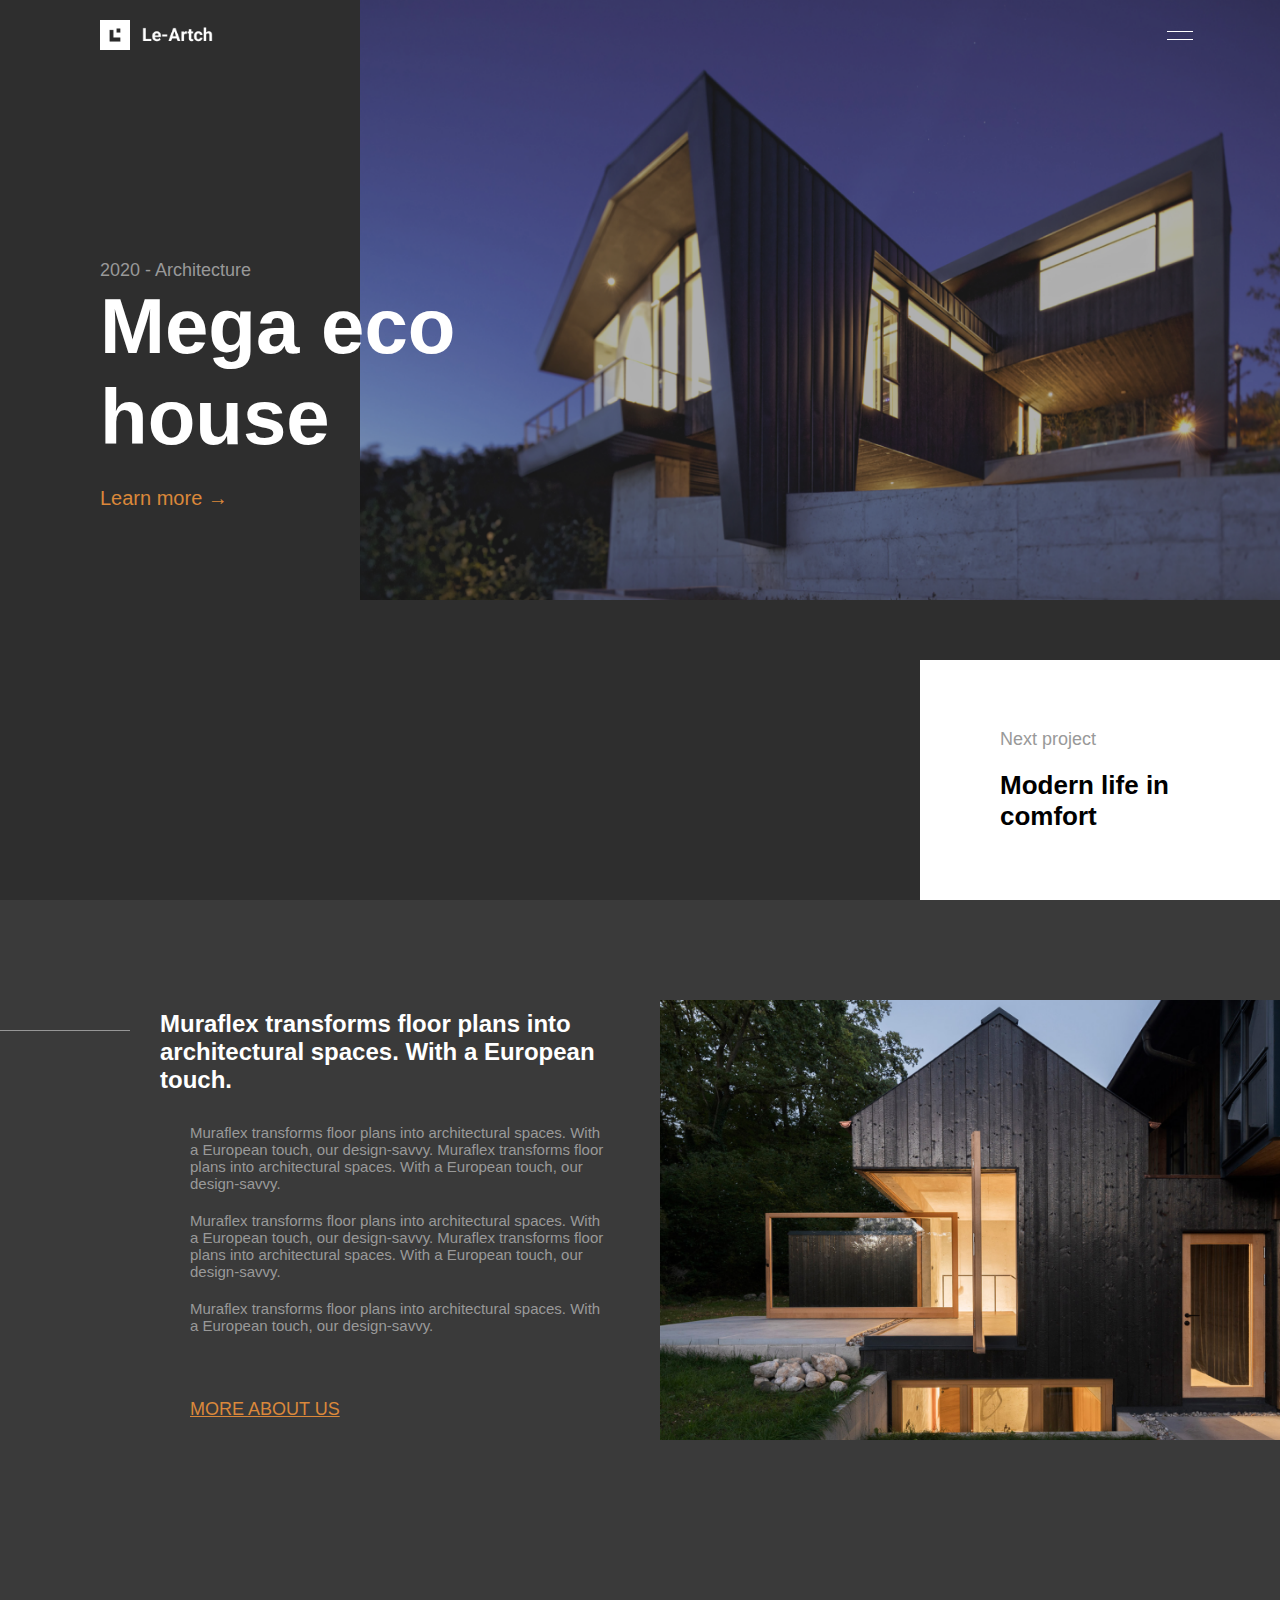
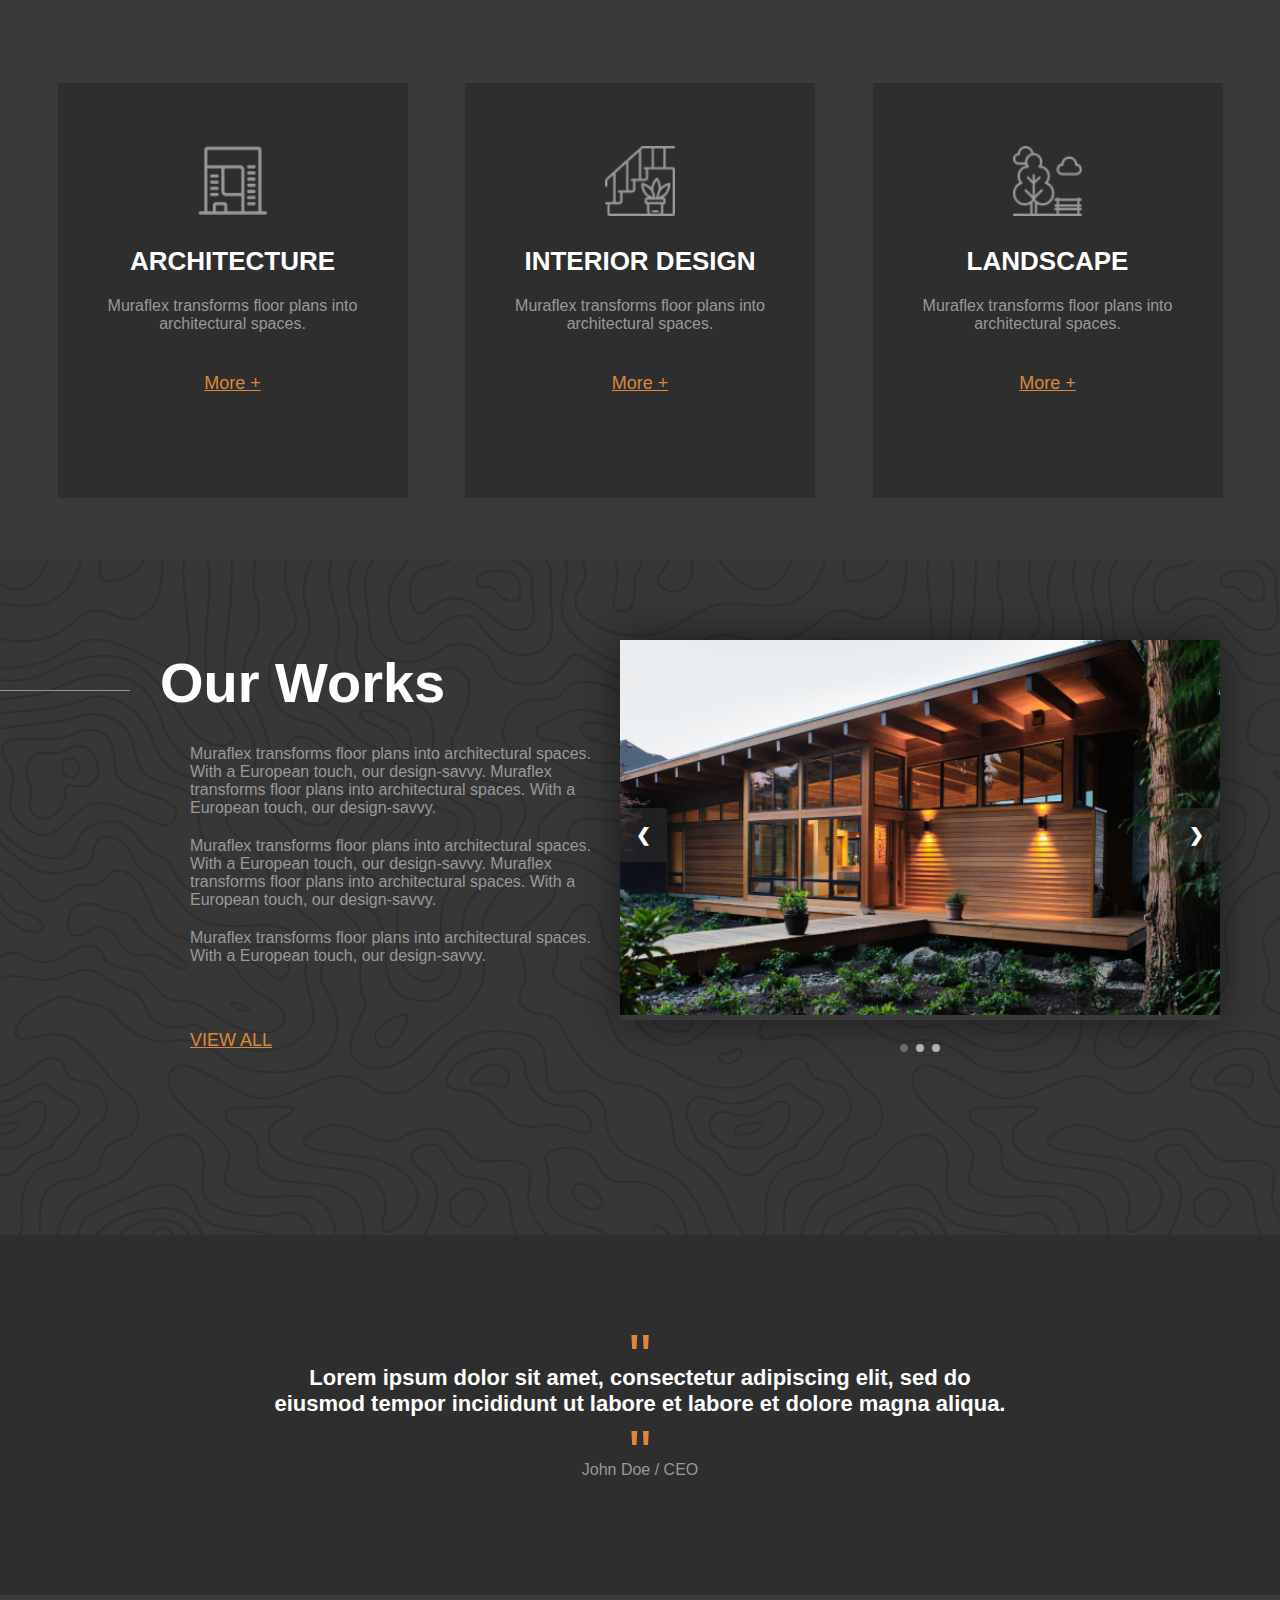
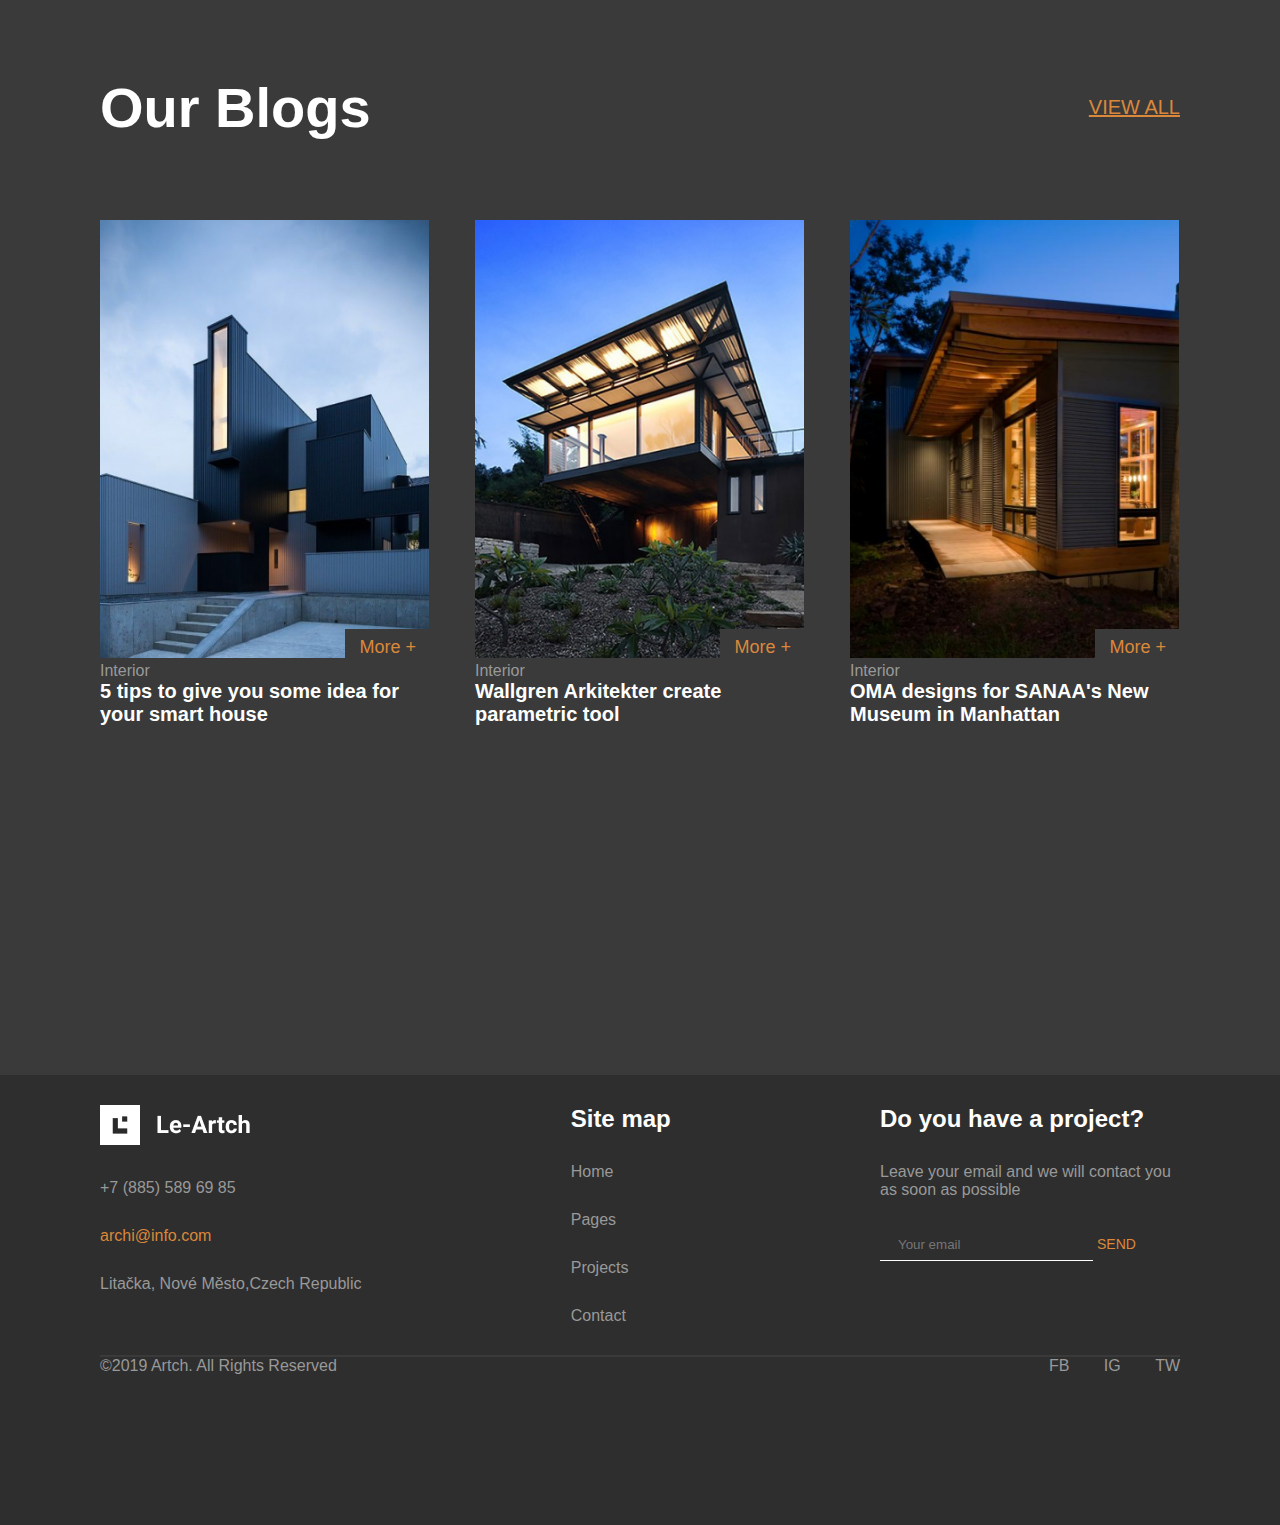
==== webbbbb/home.html @ 1eacb1d1 "Add files via upload" ====
<!DOCTYPE html>
<html lang="en">
<head>
    <meta charset="UTF-8">
    <meta name="viewport" content="width=device-width, initial-scale=1.0">
    <title>Villas</title>
    <link rel="stylesheet" href="styles.css">
</head>
<body>
        <section id="intro__section">
            <div  class="image">
                <img src="img/image 5.png" alt="">
            </div>
            <div class="info__box">
                <div class="infobox__content">
                <p>
                    Next project
                </p>
                <h2>
                    Modern life in comfort
                </h2>
            </div>
            </div>
                <header class="header">
                    <div class="container">
                    <div class="header__logo">
                        <img src="img/Logo.png" height="30px" alt="">
                    </div>
                    <div class="hamburger-menu">
                        <input id="menu__toggle" type="checkbox" />
                        <label class="menu__btn" for="menu__toggle">
                          <span></span>
                        </label>
                        
                        <ul class="menu__box">
                            <div class="container">
                                <div class="menu__nav">
                                    <div class="menu__logo">
                                        <img src="img/Logo.png" height="30px" alt="">
                                    </div>
                                    <div class="menu__navigation">
                                        <ul class="menu__option">
                                            <li><a href="" class="option">Home</a></li>
                                            <li><a href="" class="option">About us</a></li>
                                            <li><a href="" class="option">Pages</a></li>
                                            <li><a href="" class="option">Projects</a></li>
                                            <li><a href="" class="option">Contact</a></li>
                                        </ul>

                                        <div class="menu__contacts">
                                            <div class="menu__socials">
                                                <a href="">
                                                    FB
                                                </a>
                                                <a href="">
                                                    IG
                                                </a>
                                                <a href="">
                                                    TW
                                                </a>
                                                <p>© 2019 <span><a href=""> Le-Artch</a></span> All Rights Reserved.</p>
                                        </div>   
                                            <div class="menu__contactsinfo">
                                                <div class="phone">
                                                    <h5>PHONE</h5>
                                                    <p><a target="_blanked" href="tel:+7 (885) 589 69 85">+7 (885) 589 69 85</a></p>
                                                </div>
                                                <div class="email">
                                                    <h5>EMAIL</h5>
                                                    <p><a href="mailto: archi@info.com" target="_blanked" class="email__link">archi@info.com</a></p>
                                                </div>
                                                <div class="showroom">
                                                    <h5>SHOWROOM</h5>
                                                    <p><a target="_blanked" href="https://www.google.com.ua/maps/place/Via+Archimede,+20129+Milano+MI,+%D0%86%D1%82%D0%B0%D0%BB%D1%96%D1%8F/@45.4655042,9.2138536,17z/data=!3m1!4b1!4m5!3m4!1s0x4786c69a7c5ff201:0x7f8c53ff283f5df3!8m2!3d45.4655042!4d9.2160423">Via Archimede, 620129 Milano Italy</a></p>
                                                </div>
                                                <div class="headquarter">
                                                    <h5>HEADQUARTER</h5>
                                                    <p><a target="_blanked" href="https://www.google.com.ua/maps/place/L%C3%ADta%C4%8Dka/@50.0818011,14.4200807,17z/data=!3m1!4b1!4m5!3m4!1s0x470b94ed944f3519:0xd4c69b1266ff01d8!8m2!3d50.0818011!4d14.4222694">Litačka, Nové Město,Czech Republic</a></p>
                                                </div>
                                            </div> 
                                        </div>
                                    </div>  
                                </div> 
                            </div>  
                        </ul>
                      </div>
                    </div>
                </header>
                <div class="container">
                <div class="intro__content">
                    <p>
                        2020 - Architecture
                    </p>
                    <h1 class="intro__title">
                        Mega eco house
                    </h1>
                    <p>
                        <a href="" class="learnmore">Learn more →</a>
                    </p>
                </div>
            </div>
        </section>
        <section id="about__section">
            <div class="container">
                <div class="line"></div>
                <div class="about__content">
                    <h2>
                        Muraflex transforms floor plans into architectural spaces. With a European touch.
                    </h2>
                    <p>
                        Muraflex transforms floor plans into architectural spaces. With a European touch, our design-savvy.
                        Muraflex transforms floor plans into architectural spaces. With a European touch, our design-savvy.
                    </p>
                    <p>
                        Muraflex transforms floor plans into architectural spaces. With a European touch, our design-savvy.
                        Muraflex transforms floor plans into architectural spaces. With a European touch, our design-savvy.
                    </p>
                    <p>
                        Muraflex transforms floor plans into architectural spaces. With a European touch, our design-savvy.
                    </p>
                    <a href="">
                        MORE ABOUT US
                    </a>
                </div>
                <div class="about__img">
                    <img src="img/image 21.png" alt="">
                </div>




            </div>
        </section>
        <section id="services__section">
            <div class="box">
                <div class="boxes" class="box1">
                    <img src="img/Icon.png" alt="">
                    <h2>
                        ARCHITECTURE
                    </h2>
                    <p>
                        Muraflex transforms floor plans into architectural spaces.
                    </p>
                    <a href="">More +</a>
                </div>
                <div class="boxes" class="box2">
                    <img src="img/Icon (1).png" alt="">
                    <h2>
                        INTERIOR DESIGN
                    </h2>
                    <p>
                        Muraflex transforms floor plans into architectural spaces.
                    </p>
                    <a href="">More +</a>
                </div>
                <div class="boxes" class="box3">
                    <img src="img/Icon (2).png" alt="">
                    <h2>
                        LANDSCAPE
                    </h2>
                    <p>
                        Muraflex transforms floor plans into architectural spaces.
                    </p>
                    <a href="">More +</a>
                </div>

            </div>
        </section>
        <section id="works__section">
            <div class="container">
                <div class="works__content">
                    <div class="line"></div>
                    <div class="works__info">
                        <h2>Our Works</h2>
                        <p>
                            Muraflex transforms floor plans into architectural spaces. With a European touch, our design-savvy.
                            Muraflex transforms floor plans into architectural spaces. With a European touch, our design-savvy.
                        </p>
                        <p>
                            Muraflex transforms floor plans into architectural spaces. With a European touch, our design-savvy.
                            Muraflex transforms floor plans into architectural spaces. With a European touch, our design-savvy.
                        </p>
                        <p>
                            Muraflex transforms floor plans into architectural spaces. With a European touch, our design-savvy.
                        </p>
                        <a href="">VIEW ALL</a>
                    </div>
                            <div class="slideshow">       <!-- Slideshow container -->
                <div class="slideshow-container">

                    <!-- Full-width images with number and caption text -->
                    <div class="mySlides fade">
                    <img src="img/01.png" style="width:700px">
                    </div>
                
                    <div class="mySlides fade">
                    <img src="img/02.png" style="width:700px">
                    </div>
                
                    <div class="mySlides fade">
                    <div class="numbertext">3 / 3</div>
                    <img src="img/03.png" style="width:700px">
                    </div>
                
                    <!-- Next and previous buttons -->
                    <a class="prev" onclick="plusSlides(-1)">&#10094;</a>
                    <a class="next" onclick="plusSlides(1)">&#10095;</a>
                </div>
                <br>
                
                <!-- The dots/circles -->
                <div style="text-align:center">
                    <span class="dot" onclick="currentSlide(1)"></span>
                    <span class="dot" onclick="currentSlide(2)"></span>
                    <span class="dot" onclick="currentSlide(3)"></span>
                </div>
            </div> 
                </div>
            </div>
        </section>
        <section id="testimonial__section">
            <div class="container">
                <div class="testimonial">
                    <p class="quotes">
                        "
                    </p>
                    <h3>
                        Lorem ipsum dolor sit amet, 
                        consectetur adipiscing elit, sed do eiusmod tempor incididunt ut labore et labore et dolore magna aliqua.
                    </h3>
                    <p class="quotes">
                        "
                    </p>
                    <p>
                        John Doe / CEO
                    </p>
                </div>
            </div>
        </section>
        <section id="blogs__section">
            <div class="container">
                <div class="blog__title">
                    <h2>
                        Our Blogs
                    </h2>
                    <a href="">
                        VIEW ALL
                    </a>
                </div>
                <div class="blogs">
                    <div class="blogcard">
                        <img src="img/Img.png" alt="">
                        <a href="">
                            More +
                        </a>
                        <p>
                            Interior
                        </p>
                        <h4>
                            5 tips to give you some idea for your smart house
                        </h4>
                    </div>
                    <div class="blogcard">
                        <img src="img/Img (1).png" alt="">
                        <a href="">
                            More +
                        </a>
                        <p>
                            Interior
                        </p>
                        <h4>
                            Wallgren Arkitekter create parametric tool
                        </h4>
                    </div>
                    <div class="blogcard">
                        <img src="img/Img (2).png" alt="">
                        <a href="">
                            More +
                        </a>
                        <p>
                            Interior
                        </p>
                        <h4>
                            OMA designs for SANAA's New Museum in Manhattan
                        </h4>
                    </div>
                </div>
            </div>
        </section>
        <section id="footer__section">
            <div class="container">
                <footer>
                    <div class="contacts">
                        <ul>
                            <li>
                                <img src="img/Logo.png" alt="">
                            </li>
                            <li>
                                <p><a target="_blanked" href="tel:+7 (885) 589 69 85">+7 (885) 589 69 85</a></p>
                            </li>
                            <li>
                                <p><a href="mailto: archi@info.com" target="_blanked" class="email__link">archi@info.com</a></p>                                
                            </li>
                            <li>
                                    <p><a target="_blanked" href="https://www.google.com.ua/maps/place/L%C3%ADta%C4%8Dka/@50.0818011,14.4200807,17z/data=!3m1!4b1!4m5!3m4!1s0x470b94ed944f3519:0xd4c69b1266ff01d8!8m2!3d50.0818011!4d14.4222694">Litačka, Nové Město,Czech Republic</a></p>                               
                            </li>
                        </ul>
                    </div>
                    <div class="map">
                        <ul>
                            <li class="footer__list">
                                <h2>
                                    Site map
                                </h2>
                            </li>
                            <li class="footer__list">
                                <a href="" class="footer__link">Home</a>
                            </li>
                            <li class="footer__list">
                                <a href="" class="footer__link">Pages</a>                              
                            </li>
                            <li class="footer__list">
                                <a href="" class="footer__link">Projects</a>
                            </li> 
                            <li class="footer__list">
                                <a href="" class="footer__link">Contact</a>
                            </li> 
                        </ul>
                    </div>
                    <div class="project">
                        <ul>
                            <li>
                                <h2>
                                    Do you have a project?
                                </h2>
                            </li>
                            <li>
                                <p class="project__info">
                                    Leave your email and we will contact you as soon as possible
                                </p>
                            </li>
                            <li>
                                <form action="" class="footer__form">
                                    <input type="text" for="email" placeholder="Your email" class="form">
                                    <button class="footerform__button"><p class="button_text">SEND</p></button>
                                </form>
                            </li>
                        </ul>
                    </div>
                </footer>
                <div class="endline"></div>
                <div class="ending">
                    <div class="copyright">
                    <p>
                        ©2019 Artch. All Rights Reserved
                    </p>
                    </div>
                    <div class="footer__socials">
                    <a href="">
                        FB
                    </a>
                    <a href="">
                        IG
                    </a>
                    <a href="">
                        TW
                    </a>
                </div>
                </div>
            </div>
        </section>




<script src="med.js">
</script>

   
</body>
</html>
---- webbbbb/styles.css ----
* {
    margin: 0;
    padding: 0;
    box-sizing: border-box;
    list-style: none;
}
.container {
    width: 1280px;
    margin: 0 auto;
}
body {
    background-color: #3A3A3A;
}

/* Header styles start */

.header .container {
    display: flex;
    justify-content: space-between;
}
.header {
    position: fixed;
    top: 0;
    height: 70px;
    padding-top: 20px;
    align-items: center;
    z-index: 3;
    width: 100%;
    transition: 200ms;
}
.header__moved {
    background-color: #2E2E2E;
    transition: 200ms;
}
.nav__options {
    display: flex;
}
.menu__navigation {
    width: 100%;
    display: flex;
    flex-direction: column;
    justify-content: center;
    margin-top: 150px;
    margin-left: 50px;
}
.menu__nav {
    height: 100vh;
}
.menu__navigation li a {
    color: white;
    text-decoration: none;
    font-family: 'Segoe UI', Tahoma, Geneva, Verdana, sans-serif;
    font-size: 24px;
    line-height: 48px;
}
.menu__navigation li a:hover, .menu__navigation li a:active, .menu__navigation li a:focus {
    color: #DB883A;
    transition: 200ms;
}
.menu__contacts {
    width: 100%;
    display: flex;
    justify-content: space-between;
}
.menu__contactsinfo {
    display: flex;
    height: 300px;
    width: 400px;
    flex-wrap: wrap;
    margin-right: 50px;
}
.email {
    height: 150px ;
    width: 200px ;
}
.email .email__link {
    text-decoration: none;
    color: #DB883A;
}
.email a:hover, .email a:focus, .email a:active {
    text-decoration: underline;
}
.phone {
    height: 150px ;
    width: 200px ;
}
.headquarter {
    height: 150px ;
    width: 200px ;
}
.showroom {
    height: 150px ;
    width: 200px ;
}
.menu__contactsinfo p a {
    color: #717171;
    font-family: 'Segoe UI', Tahoma, Geneva, Verdana, sans-serif;
    text-decoration: none;
}
.menu__contactsinfo p a:hover, .menu__contactsinfo p a:focus, .menu__contactsinfo p a:active {
    text-decoration: underline;
}
.menu__contactsinfo h5 {
    color: white;
    letter-spacing: 5px;
    font-family: 'Segoe UI', Tahoma, Geneva, Verdana, sans-serif;
    font-size: 16px;
}
.menu__socials {
    text-align: left;
    padding-top: 200px;
}
.menu__socials a {
    margin-right: 40px;
    color: white;
    font-family: 'Segoe UI', Tahoma, Geneva, Verdana, sans-serif;
    text-decoration: none;
}
.menu__socials a:hover, .menu__socials a:focus, .menu__socials a:active {
    text-decoration: underline;
}
.menu__socials a:last-child {
    margin-right: 0;
}
.menu__socials p span {
    color: white;
    font-family: 'Segoe UI', Tahoma, Geneva, Verdana, sans-serif;
}
.menu__socials p {
    color: #717171;
    font-family: 'Segoe UI', Tahoma, Geneva, Verdana, sans-serif;
}

/* Header styles end */

/* intro section styles start */

#intro__section {
    background-color: #2E2E2E;
    height: 100vh;
}
h1 {
    color: white;
    font-family: 'Segoe UI', Tahoma, Geneva, Verdana, sans-serif;
    font-size: 62px;
    width: 450px;
}
.learnmore {
    color: #DB883A;
    font-size: 18px;
    text-decoration: none;
    line-height: 70px;
    font-family: 'Segoe UI', Tahoma, Geneva, Verdana, sans-serif;
}
.learnmore:hover, .learnmore:active, .learnmore:focus {
    text-decoration: underline;
}
.intro__content {
    position: relative;
    padding-top: 200px;

}
.intro__content p {
    font-family: 'Segoe UI', Tahoma, Geneva, Verdana, sans-serif;
    color: #999999;
}
.image img {
    height: 600px;
    position: absolute;
    display: flex;
    right: 0;
    z-index: 1;
}
.info__box {
    bottom: 0;
    right: 0;
    position: absolute;
    background-color: white;
    height: 220px;
    width: 310px;
    z-index: 1;
    display: flex;
    flex-direction: column;
    justify-content: center;
    align-items: center;
    text-align: left;
}
.info__box p {
    font-family: 'Segoe UI', Tahoma, Geneva, Verdana, sans-serif;
    color: #999999;
    margin-bottom: 20px;
    font-size: 14px;
}
.info__box h2 {
    color: black;
    font-family: 'Segoe UI', Tahoma, Geneva, Verdana, sans-serif;
    width: 180px;
    font-size: 22px;
}
/* intro section styles end */

/* aboutus section styles start */

#about__section {
    background-color: #3A3A3A;
    height: 100vh;
}
.about__img img {
    height: 565px;
    right: 0;
    position: absolute;
    display: flex;
    align-items: center;
}
.about__img  {
    display: flex;
    right: 0;
    padding-top: 85px;

}
.line {
    background-color: rgb(150, 150, 150);
    height: 1px;
    width: 150px;
    left: 0;
    position: absolute;
    margin-top: 130px;
}
.about__content {
    width: 450px;
    position: absolute;
    margin-top: 110px;
    margin-left: 100px;
}
.about__content h2 {
    color: white;
    font-family: 'Segoe UI', Tahoma, Geneva, Verdana, sans-serif;
    margin-bottom: 30px;
}
.about__content p {
    color: #999999;
    font-family: 'Segoe UI', Tahoma, Geneva, Verdana, sans-serif;
    margin-bottom: 20px;
    margin-left: 30px;
    font-size: 15px;
}
.about__content a {
    color: #DB883A;
    font-family: 'Segoe UI', Tahoma, Geneva, Verdana, sans-serif;
    line-height: 110px;
    margin-left: 30px;
}
.about__content a:hover, .about__content a:focus, .about__content a:active {
    opacity: 0.8;
}
/* aboutus section styles end */


/* services section styles start */

#services__section {
    background-color: #3A3A3A;
    height: 70vh;
}
.box {
    display: flex;
    justify-content: space-evenly;
    align-items: center;
    height: 70vh;
}
.boxes img {
    height: 60px;
    width: 60px;
    margin-bottom: 30px;
}
.boxes {
    width: 350px;
    height: 415px;
    background-color: #2E2E2E;
    display: flex;
    flex-direction: column;
    justify-content: center;
    align-items: center;
    text-align: center;
}
.boxes a {
    color: #DB883A;
    font-family: 'Segoe UI', Tahoma, Geneva, Verdana, sans-serif;
    margin: 40px 0;
}
.boxes a:hover, .boxes a:active, .boxes a:focus {
    opacity: 0.8;
}
.boxes h2 {
    color: white;
    font-family: 'Segoe UI', Tahoma, Geneva, Verdana, sans-serif;
    margin-bottom: 20px;
}
.boxes p {
    color:#999999;
    font-family: 'Segoe UI', Tahoma, Geneva, Verdana, sans-serif;
    margin: 0 40px;
    font-size: 14px;
}

/* services section styles end */

/* works section styles start */

#works__section {
    height: 85vh;
    background: url(img/baaac.png) #2E2E2E;
    background-size: cover;

}
.works__info {
    position: absolute;
    padding-top: 90px;
    width: 500px;
}
.works__info h2 {
    color: white;
    font-family: 'Segoe UI', Tahoma, Geneva, Verdana, sans-serif;
    font-size: 56px;
    align-items: flex-start;
    padding-bottom: 10px;
    margin-left: 86px;
}
.works__info p {
    color: #999999;
    font-family: 'Segoe UI', Tahoma, Geneva, Verdana, sans-serif;
    font-size: 16px;
    margin-left: 100px;
    margin-top: 20px;
    margin-bottom: 20px;
}
.works__info a {
    text-decoration: underline;
    color: #DB883A;
    font-family: 'Segoe UI', Tahoma, Geneva, Verdana, sans-serif;
    margin-left: 100px;
}
.slideshow {
    position: absolute;
    right: 0;
    padding: 90px 110px;
}

        /* Slideshow container */

.slideshow-container {
    max-width: 700px;
    position: relative;
    display: flex;
    box-shadow: 0 0 40px rgba(0,0,0,0.5);
    background-color: #3A3A3A;
}

        /* Hide the images by default */
.mySlides {
    display: none;
}

        /* Next & previous buttons */
.prev, .next {
    cursor: pointer;
    position: absolute;
    top: 50%;
    width: auto;
    margin-top: -22px;
    padding: 16px;
    color: white;
    font-weight: bold;
    font-size: 18px;
    transition: 0.6s ease;
    border-radius: 0 3px 3px 0;
    user-select: none;
    background-color: #2e2e2e9c;
}
        /* Position the "next button" to the right */
.next {
  right: 0;
  border-radius: 3px 0 0 3px;
}
/* On hover, add a black background color with a little bit see-through */
.prev:hover, .next:hover {
  background-color: #3A3A3A;
}
        /* Number text (1/3 etc) */
.numbertext {
  color: #f2f2f2;
  font-size: 12px;
  padding: 8px 12px;
  position: absolute;
  top: 0;
  font-family: 'Segoe UI', Tahoma, Geneva, Verdana, sans-serif;
}
        /* The dots/bullets/indicators */
.dot {
  cursor: pointer;
  height: 8px;
  width: 8px;
  margin: 0 2px;
  background-color: #bbb;
  border-radius: 50%;
  display: inline-block;
  transition: background-color 0.6s ease;
}
.active, .dot:hover {
  background-color: #717171;
}
        /* Fading animation */
.fade {
  -webkit-animation-name: fade;
  -webkit-animation-duration: 1.5s;
  animation-name: fade;
  animation-duration: 1.5s;
}
@-webkit-keyframes fade {
  from {opacity: .4}
  to {opacity: 1}
}
@keyframes fade {
  from {opacity: .4}
  to {opacity: 1}
}

/* works section styles end */


/* testimonal section styles start */

#testimonial__section {
    height: 40vh;
    background-color: #2E2E2E;
}
.testimonial {
    display: flex;
    justify-content: center;
    align-items: center;
    flex-direction: column;
    height: 40vh;

}
.testimonial h3 {
    color:white;
    font-family: 'Segoe UI', Tahoma, Geneva, Verdana, sans-serif;
    font-size: 22px;
    text-align: center;
    width: 50%;
    margin-bottom: 30px;
    margin-top: -30px;
}
.testimonial .quotes {
    font-size: 64px;
    color: #DB883A;
    font-family: 'Segoe UI', Tahoma, Geneva, Verdana, sans-serif;
}
.testimonial p {
    color: #999999;
    font-family: 'Segoe UI', Tahoma, Geneva, Verdana, sans-serif;
    margin-top: -30px;
}

/* testimonal section styles end */


/* blogs section styles start */

#blogs__section {
    height: 120vh;
    background-color: #3A3A3A;
}
.blog__title {
    display: flex;
    justify-content: space-between;
    padding: 80px 0;
    align-items: center;
}
.blog__title h2 {
    color:white;
    font-family: 'Segoe UI', Tahoma, Geneva, Verdana, sans-serif;
    font-size: 56px;
}
.blog__title a {
    color: #DB883A;
    font-family: 'Segoe UI', Tahoma, Geneva, Verdana, sans-serif;
    text-decoration: underline;
}
.blog__title a:hover, .blog__title a:active, .blog__title a:focus {
    opacity: 0.8;
}
.blogs {
    display: flex;
    justify-content: space-between;
    align-items: center;
}
.blogcard {
    height: 586px;
    width: 370px;
    position: relative;
}
.blogcard a {
    color: #DB883A;
    font-family: 'Segoe UI', Tahoma, Geneva, Verdana, sans-serif;
    background-color: #3A3A3A;
    text-decoration: none;
    padding: 8px 14px;
    position: absolute;
    right: 0;
    bottom: 90px;
}
.blogcard a:hover, .blogcard a:focus, .blogcard a:active {
    text-decoration: underline;
}
.blogcard h4 {
    color:white;
    font-family: 'Segoe UI', Tahoma, Geneva, Verdana, sans-serif;
    font-size: 19px;
}
.blogcard p {
    color:#999999;
    font-family: 'Segoe UI', Tahoma, Geneva, Verdana, sans-serif;
}

/* blogs section styles end */

/* footer section styles start */

#footer__section {
    height: 50vh;
    background-color: #2E2E2E;
}
footer {
    display: flex;
    justify-content: space-between;
}
footer h2 {
    color:white;
    font-family: 'Segoe UI', Tahoma, Geneva, Verdana, sans-serif;
}
footer ul li a {
    color: #999999;
    text-decoration: none;
    font-family: 'Segoe UI', Tahoma, Geneva, Verdana, sans-serif;
}
footer ul li a:hover, footer ul li a:focus {
    text-decoration: underline;
}
footer ul li .email__link {
    color: #DB883A;
}
footer ul li .email__link:hover, footer ul li .email__link:focus {
    text-decoration: underline;
}
footer ul li {
    margin-top: 30px;
}
.contacts p {
    color: #999999;
    font-family: 'Segoe UI', Tahoma, Geneva, Verdana, sans-serif;
}
.map a {
    color: #999999;
    text-decoration: none;
    font-family: 'Segoe UI', Tahoma, Geneva, Verdana, sans-serif;
    margin: 50px 0;
}
.map a:hover, .map a:focus, .map a:active {
    text-decoration: underline;
}
.project .project__info {
    color: #999999;
    font-family: 'Segoe UI', Tahoma, Geneva, Verdana, sans-serif;
    width: 300px;
}
.endline {
    margin-top: 30px;
    background-color: #3A3A3A;
    width: 100%;
    height: 2px;
}
.ending {
    display: flex;
    justify-content: space-between;
}
.copyright {
    color: #999999;
    font-family: 'Segoe UI', Tahoma, Geneva, Verdana, sans-serif;
}
.footer__socials a {
    color: #999999;
    font-family: 'Segoe UI', Tahoma, Geneva, Verdana, sans-serif;
    text-decoration: none;
    margin-right: 30px;
}
.footer__socials a:last-child {
    margin: 0;
}
.footer__socials a:hover, .footer__socials a:focus, .footer__socials a:active {
    text-decoration: underline;
}
.form {
    background-color: transparent;
    padding: 8px 18px;
    border: transparent;
    border-bottom: 1px solid white;
    color: white;
}
.footerform__button {
    background-color: transparent;
    border: none;
    font-size: 14px;
    color: #DB883A;
    font-family: 'Segoe UI', Tahoma, Geneva, Verdana, sans-serif;
}
.footerform__button:hover, .footerform__button:focus, .footerform__button:active {
    opacity: 0.8;
}

/* footer section styles end */















/* скрываем чекбокс */
#menu__toggle {
    opacity: 0;
}
.hamburger-menu {
    display: block;
}
  /* стилизуем кнопку */
  .menu__btn {
    display: flex; /* используем flex для центрирования содержимого */
    align-items: center;  /* центрируем содержимое кнопки */
    position: absolute;
    width: 26px;
    height: 26px;
    cursor: pointer;
    z-index: 1;
    bottom: 18px;
  }
  /* добавляем "гамбургер" */
  .menu__btn > span {
    display: block;
    position: absolute;
    width: 100%;
    height: 1px;
    background-color: white;
    transition: 200ms;
}
  .menu__btn > span::before
 {
    display: block;
    position: absolute;
    width: 100%;
    height: 1px;
    background-color: white;
    transition: 200ms;
}
.menu__btn > span::before {
    content: '';
    top: -8px;
    transition: 200ms;
}
.menu__btn > span::after {
    content: '';
    top: 8px;

}
  /* контейнер меню */
/* .menu__box li a {
    margin-left: 40px;
    color: white;
} */
.menu__box {
    display: flex;
    position: fixed;
    visibility: hidden;
    top: 0;
    left: 0;
    width: 100%;
    height: 100vh;
    list-style: none;
    background-color: #2E2E2E;
    padding-top: 20px;
  }
  .menu__logo {
      width: 1280px;
  }
  #menu__toggle:checked ~ .menu__btn > span {
    transform: rotate(45deg);
    transition: 200ms;
    background-color: white;
  }
  #menu__toggle:checked ~ .menu__btn > span::before {
    top: 0;
    transform: rotate(90deg);
    transition: 200ms;
    background-color: white;
  }
  #menu__toggle:checked ~ .menu__box {
    visibility: visible;
    right: 0;
  }






















      /* media start */




    /*1450px start*/
@media screen and (max-width:1450px){
    .container {
        width: 1180px;
    }
    .line {
        width: 130px;
    }
    #blogs__section {
        height: 100vh;
    }
    .blogcard h4 {
        font-size: 22px;
    }
    .blogcard a {
        font-size: 20px;
    }
    .blogcard img {
        width: 369px;
    }
    .blogcard p {
        font-size: 18px;
    }
    .blog__title a {
        font-size: 20px;
    }
    .image img {
        width: 1120px;
        height: 700px;
    }
    .intro__content {
        z-index: 5;
        padding-top: 300px;
    }
    .intro__content p {
        font-size: 18px;
    }
    .intro__content h1 {
        font-size: 78px;
    }
    .intro__content a {
        font-size: 20px;
    }
    .header {
        z-index: 6;
    }
    .info__box {
        width: 380px;
        height: 280px;
        justify-content: center;
        display: flex;
    }
    .info__box p {
        font-size: 18px;
    }
    .info__box h2 {
        font-size: 26px;
        width: 200px;
    }
    .infobox__content {
        width: 200px;
    }
    .about__content {
        margin-left: 40px;
    }
    .about__content a {
        font-size: 18px;
    }
    .boxes img {
        height: 70px;
        width: 70px;
    }
    .boxes h2 {
        font-size: 26px;
    }
    .boxes p {
        font-size: 16px;
    }
    .boxes a {
        font-size: 18px;
    }
    #about__section {
        height: 80vh;
    }
    #services__section {
        height: 60vh;
        align-items: center;
    }
    .box {
        height: 60vh;
    }
    .works__info h2 {
        margin-left: 40px;
    }
    .works__info p {
        margin-left: 70px;
    }
    .works__info a {
        margin-left: 70px;
        font-size: 18px;
        line-height: 110px;
    }
    #works__section {
        height: 75vh;
    }
    .menu__navigation {
        width: 1140px;
    }
    .menu__nav {
        width: 1180px;
    }
    .menu__contacts {
        margin-top: 120px;
    }
    .menu__option .option {
        font-size: 26px;
        line-height: 50px;
    }
}
@media screen and (max-width:1300px){
    .container {
        width: 1080px;
    }
    .line {
        width: 130px;
    }
    #blogs__section {
        height: 120vh;
    }
    .blogcard h4 {
        font-size: 20px;
    }
    .blogcard a {
        font-size: 18px;
        bottom: 140px;
    }
    .blogcard img {
        width: 329px;
    }
    .blogcard {
        width: 330px;
    }
    .blogcard p {
        font-size: 16px;
    }
    .blog__title a {
        font-size: 20px;
    }
    .image img {
        width: 920px;
        height: 600px;
    }
    .intro__content {
        z-index: 5;
        padding-top: 260px;
    }
    .intro__content p {
        font-size: 18px;
    }
    .intro__content h1 {
        font-size: 78px;
    }
    .intro__content a {
        font-size: 20px;
    }
    .header {
        z-index: 6;
    }
    .info__box {
        width: 360px;
        height: 240px;
        justify-content: center;
        display: flex;
    }
    .info__box p {
        font-size: 18px;
    }
    .info__box h2 {
        font-size: 26px;
        width: 200px;
    }
    .infobox__content {
        width: 200px;
    }
    .about__content {
        margin-left: 60px;
    }
    .about__content a {
        font-size: 18px;
    }
    .about__img img {
        height: 440px;
        width: 620px;
    }
    .about__img {
        padding-top: 100px;
    }
    .boxes img {
        height: 70px;
        width: 70px;
    }
    .boxes h2 {
        font-size: 26px;
    }
    .boxes p {
        font-size: 16px;
    }
    .boxes a {
        font-size: 18px;
    }
    #about__section {
        height: 80vh;
    }
    #services__section {
        height: 60vh;
        align-items: center;
    }
    .box {
        height: 60vh;
    }
    .works__info h2 {
        margin-left: 60px;
    }
    .works__info p {
        margin-left: 90px;
    }
    .works__info a {
        margin-left: 90px;
        font-size: 18px;
        line-height: 110px;
    }
    .slideshow {
        padding: 0;
    }
    #works__section {
        height: 75vh;
    }
    .menu__navigation {
        width: 1040px;
    }
    .menu__nav {
        width: 1080px;
    }
    .menu__contacts {
        margin-top: 40px;
    }
    .menu__option .option {
        font-size: 26px;
        line-height: 50px;
    }
    .testimonial h3 {
        width: 740px;
    }
    .slideshow {
        padding: 0;
        margin-top: 80px;
        right: 60px;
        max-width: 600px;
        margin-left: 55px;
    }
    .slideshow-container {
        max-width: 600px;
    }
    .mySlides {
        width: 600px;
    }
    .slideshow-container img {
        max-width: 600px;
    }
}
@media only screen and (max-width: 1100px){
    .container {
        width: 800px;
    }
    .intro__content .learnmore {
        font-size: 24px;
    }
    #testimonial__section {
        height: 25vh;
    }
    .testimonial {
        height: 25vh;
    }
    .blogs {
        flex-direction: column;
    }
    .blogcard {
        width: 330px;
        height: 500px;
    }
    .blogcard img {
        width: 329px;
        height: 400px;
    }
    .blogcard a {
        bottom: 95px;
    }
    .blogcard img:last-child {
        width: 270px;
        height: 400px;
    }
    .testimonial h3 {
        width: 90%;
    }
    .testimonial p {
        font-size: 18px;
    }
    #intro__section {
        height: 50vh;
    }
    .header {
        height: 100px;
    }
    .header__logo img {
        height: 40px;
        margin-top: 10px;
    }
    .menu__btn {
        bottom: 32px;
    }
    .menu__box .menu__logo img {
        height: 40px;
        margin-top: 10px;
    }
    #intro__section .image img {
        height: 545px;
        width: 1075px;
        padding-left: 300px;
    }
    #about__section .container {
        display: flex;
        flex-direction: column;
    }
    .about__img img {
        height: 500px;
        width:  700px;
        margin-top: 475px;
        right: auto;
    }
    .about__img {
        display: flex;
        justify-content: center;
    }
    #about__section {
        height: 80vh;
    }
    .line {
        width: 160px;
        margin-top: 110px;
    }
    .about__content h2 {
        width: 600px;
        margin-left: 0;
    }
    .about__content p {
        font-size: 18px;
        width: 120%;
        margin-left: 30px;
        text-align: left;
    }
    .about__content {
        margin-top: 80px;
        margin-left: 100px;
    }
    .about__content a {
        line-height: 40px;
        font-size: 20px;
        margin-left: 50px;
    }
    .info__box {
        height: 15vh;
        top: 0;
        margin-top: 35vh;
    }
    .header {
        z-index: 8;
    }
    .intro__content {
        z-index: 5;
    }
    .boxes {
        height: 320px;
        width: 250px;
    }
    .box {
        height: 35vh;
    }
    #services__section {
        height: 35vh;
    }
    .boxes h2 {
        font-size: 18px;
    }
    .boxes p {
    width: 90%;
    font-size: 18px;
    }
    .boxes a {
        font-size: 20px;
        margin: 10px 0;
    }
    .boxes img {
        height: 45px;
        width: 50px;
        margin-bottom: 20px;
    }
    #works__section {
        height: 80vh;
    }
    .works__content {
        flex-direction: column;
    }
    .blog__title a {
        font-size: 22px;
    }
    .blogcard p {
        font-size: 20px;
    }
    .blogcard a {
        font-size: 18px;
    }
    .works__info {
        padding-top: 80px;
    }
    .works__info h2 {
        font-size: 42px;
        margin-left: 100px;
    }
    .works__info p {
        width: 110%;
        margin-left: 130px;
        font-size: 18px;
        margin-top: 10px;
        margin-bottom: 10px;
    }
    .works__info a {
        font-size: 22px;
        line-height: 70px;
        margin-left: 150px;
    }
    .slideshow {
        padding: 0;
        margin-top: 500px;
        right: auto;
        max-width: 700px;
        margin-left: 55px;
    }
    .slideshow-container {
        max-width: 700px;
    }
    .mySlides {
        width: 700px;
    }
    .slideshow-container img {
        max-width: 700px;
    }
    #blogs__section {
        height: 130vh;
    }
    .footer__list {
        display: none;
    }
    footer {
        height: 20vh;
    }
    #footer__section {
        height: 30vh;
    }
    .menu__nav {
        height: 80vh;
    }
    .menu__navigation {
        width: 800px;
    }
    .phone {
        height: 75px ;
        width: 160px;
    }
    .menu__contacts {
        margin-top: 375px;
    }
    .menu__option .option {
        font-size: 42px;
        line-height: 78px;
    }
    .phone h5 {
        font-size: 16px;
    }
    .email {
        height: 75px ;
        width: 160px;
    }
    .email h5 {
        font-size: 16px;
    }
    .showroom {
        height: 75px ;
        width: 160px;
    }
    .showroom h5 {
        font-size: 16px;
    }
    .menu__socials {
        width: 350px;
    }
    .menu__socials p {
        font-size: 20px;
        width: 100%;
    }
    .menu__navigation {
        margin-left: 0px;
    }
    .menu__contactsinfo {
        width: 420px;
        height: 300px;
        margin: 0;
        align-items: center;
        justify-content: space-between;
    }
    .headquarter {
        height: 75px ;
        width: 160px;
    }
    .headquarter h5 {
        font-size: 16px;
    }
    .menu__contacts {
        width: 800px;
    }
}
@media screen and (max-width: 800px){
    .container {
        width: 600px;
    }
    .intro__content .learnmore {
        font-size: 22px;
    }
    .blogs {
        flex-direction: column;
    }
    #about__section {
        height: 100vh;
    }
    .blogcard {
        width: 330px;
        height: 500px;
    }
    .menu__nav {
        height: 80vh;
    }
    .menu__navigation {
        width: 520px;
    }
    .phone {
        height: 75px ;
        width: 160px;
    }
    .menu__contacts {
        margin-top: 100px;
    }
    .menu__option .option {
        font-size: 42px;
        line-height: 78px;
    }
    .phone h5 {
        font-size: 14px;
    }
    .email {
        height: 75px ;
        width: 160px;
    }
    .email h5 {
        font-size: 14px;
    }
    .showroom {
        height: 75px ;
        width: 160px;
    }
    .showroom h5 {
        font-size: 14px;
    }
    .menu__socials {
        width: 275px;
    }
    .menu__socials p {
        font-size: 18px;
        width: 80%;
    }
    .menu__navigation {
        margin-left: 0px;
    }
    .menu__contactsinfo {
        width: 320px;
        height: 300px;
        margin: 0;
        justify-content: center;
        align-items: center;
    }
    .blog__title h2 {
        font-size: 42px;
    }
    .headquarter {
        height: 75px ;
        width: 160px;
    }
    .headquarter h5 {
        font-size: 14px;
    }
    .menu__contacts {
        width: 600px;
    }
    .blogcard img {
        width: 330px;
        height: 400px;
    }
    .blogcard img:last-child {
        width: 270px;
        height: 400px;
    }
    .testimonial h3 {
        width: 90%;
    }
    .testimonial p {
        font-size: 18px;
    }
    #intro__section {
        height: 60vh;
    }
    #intro__section .image img {
        height: 465px;
        width: 925px;
        padding-left: 300px;
    }
    #about__section .container {
            display: flex;
            flex-direction: column;
    }
    .about__img img {
        height: 400px;
        width:  600px;
        margin: 475px 0 0 0;
        right: auto;
    }
    .intro__content h1 {
        font-size: 64px;
    }
    .line {
        width: 100px;
        margin-top: 110px;
    }
    .about__content h2 {
        width: 600px;
        margin-left: -65px;
    }
    .about__content p {
        font-size: 18px;
        width: 110%;
        margin-left: -20px;
        text-align: left;
    }
    .about__content {
        margin-top: 100px;
        margin-left: 100px;
    }
    .about__content a {
        line-height: 40px;
        font-size: 20px;
        margin-left: 10px;
    }
    .info__box {
        height: 20vh;
        top: 0;
        margin-top: 40vh;
    }
    .header {
        z-index: 8;
    }
    .intro__content {
        z-index: 5;
    }
    .boxes {
        height: 280px;
        width: 220px;
    }
    .box {
        height: 35vh;
    }
    #services__section {
        height: 35vh;
    }
    .boxes h2 {
        font-size: 18px;
    }
    .boxes p {
        width: 90%;
        font-size: 18px;
    }
    .boxes a {
        font-size: 20px;
        margin: 10px 0;
    }
    .boxes img {
        height: 45px;
        width: 50px;
        margin-bottom: 20px;
    }
    #works__section {
        height: 100vh;
    }
    .works__content {
        flex-direction: column;
    }
    .works__info p {
        margin-left: 80px;
        width: 100%;
    }
    .blog__title a {
        font-size: 22px;
    }
    .blogcard p {
        font-size: 20px;
    }
    .blogcard a {
        font-size: 18px;
    }
    .works__info {
        padding-top: 80px;
    }
    .works__info h2 {
        font-size: 42px;
        margin-left: 36px;
    }
    .works__info p {
        margin-top: 10px;
        margin-bottom: 0;
    }
    .works__info a {
        font-size: 20px;
        line-height: 80px;
        margin-left: 110px;
    }
    .slideshow {
        padding: 0;
        margin-top: 520px;
        right: 80px;
        max-width: 600px;
    }
    .slideshow-container {
        max-width: 600px;
    }
    .mySlides {
        width: 600px;
    }
    .slideshow-container img {
        max-width: 600px;
    }
    #blogs__section {
        height: 180vh;
    }
    .footer__list {
        display: none;
    }
    footer {
        height: 30vh;
    }
    #footer__section {
        height: 40vh;
    }
}

@media screen and (max-width: 400px){
    .container {
        width: 400px;
    }
    .blogs {
        flex-direction: column;
    }
    #about__section {
        height: 130vh;
    }
    .blogcard {
        width: 280px;
        height: 500px;
    }
    .menu__nav {
        height: 80vh;
    }
    .menu__navigation {
        width: 520px;
    }
    .phone {
        height: 75px ;
        width: 160px;
    }
    .menu__contacts {
        margin-top: 100px;
    }
    .menu__option .option {
        font-size: 26px;
        line-height: 68px;
    }
    .phone h5 {
        font-size: 14px;
    }
    .email {
        height: 75px ;
        width: 160px;
    }
    .email h5 {
        font-size: 14px;
    }
    .showroom {
        height: 75px ;
        width: 160px;
    }
    .showroom h5 {
        font-size: 14px;
    }
    .menu__socials {
        width: 275px;
    }
    .menu__socials p {
        font-size: 18px;
        width: 80%;
    }
    .menu__navigation {
        margin-left: 0px;
    }
    .menu__contactsinfo {
        width: 320px;
        height: 300px;
        margin: 0;
        justify-content: center;
        align-items: center;
    }
    .blog__title h2 {
        font-size: 42px;
    }
    .headquarter {
        height: 75px ;
        width: 160px;
    }
    .headquarter h5 {
        font-size: 14px;
    }
    .menu__contacts {
        width: 600px;
    }
    .blogcard img {
        width: 278px;
        height: 400px;
    }
    .blogcard img:last-child {
        width: 280px;
        height: 400px;
    }
    #testimonial__section {
        height: 55vh;
    }
    .testimonial {
        height: 55vh;
    }
    .testimonial h3 {
        width: 50%;
    }
    .testimonial p {
        font-size: 18px;
    }
    #intro__section {
        height: 60vh;
    }
    #intro__section .image img {
        height: 165px;
        width: 125px;
        padding-left: 0px;
    }
    #about__section .container {
            display: flex;
            flex-direction: column;
    }
    .about__img img {
        height: 200px;
        width:  200px;
        margin: 475px 0 0 0;
        right: auto;
    }
    .blog__title {
        width: 100px;
    }
    .line {
        width: 40px;
        margin-top: 110px;
    }
    .about__content h2 {
        width: 300px;
        margin-left: -65px;
    }
    .about__content p {
        font-size: 18px;
        width: 60%;
        margin-left: -20px;
        text-align: left;
    }
    .about__content {
        margin-top: 80px;
    }
    .about__content a {
        line-height: 40px;
        font-size: 20px;
        margin-left: 10px;
    }
    .info__box {
        height: 20vh;
        top: 0;
        margin-top: 40vh;
    }

    .header {
        z-index: 8;
    }
    .intro__content {
        z-index: 5;
    }
    .boxes {
        height: 300px;
        width: 230px;
    }
    .box {
        height: 125vh;
        flex-direction: column;
    }
    #services__section {
        height: 125vh;
    }
    .boxes h2 {
        font-size: 18px;
    }
    .boxes p {
        width: 90%;
        font-size: 18px;
    }
    .boxes a {
        font-size: 20px;
        margin: 10px 0;
    }
    .boxes img {
        height: 45px;
        width: 50px;
        margin-bottom: 20px;
    }
    #works__section {
        height: 180vh;
    }
    .works__content {
        flex-direction: column;
    }
    .blog__title a {
        font-size: 22px;
    }
    .blogcard p {
        font-size: 20px;
    }
    .blogcard a {
        font-size: 18px;
    }
    .works__info {
        padding-top: 80px;
    }
    .works__info h2 {
        font-size: 42px;
        margin-left: 46px;
    }
    .works__info p {
        margin-top: 10px;
        margin-bottom: 0;
        width: 40%;
    }
    .works__info a {
        font-size: 20px;
        line-height: 40px;
        margin-left: 130px;
    }
    .slideshow {
        padding: 0;
        margin-top: 500px;
        right: 80px;
        max-width: 200px;
    }
    .slideshow-container {
        max-width: 200px;
    }
    .mySlides {
        width: 200px;
    }
    .slideshow-container img {
        max-width: 200px;
    }
    #blogs__section {
        height: 220vh;
    }
    .footer__list {
        display: none;
    }
    footer {
        height: 50vh;
    }
    #footer__section {
        height: 60vh;
    }
    .project .footer__form input {
        width: 50px;
    }
    .ending {
        width: 300px;
    }
    .project .project__info {
        width: 100px;
    }
    .project li h2 {
        width: 50px;
    }
    .contacts {
        width: 100px;
    }
    footer {
        width: 200px;
    }
}
    /*1450px end*/







    /* media end */
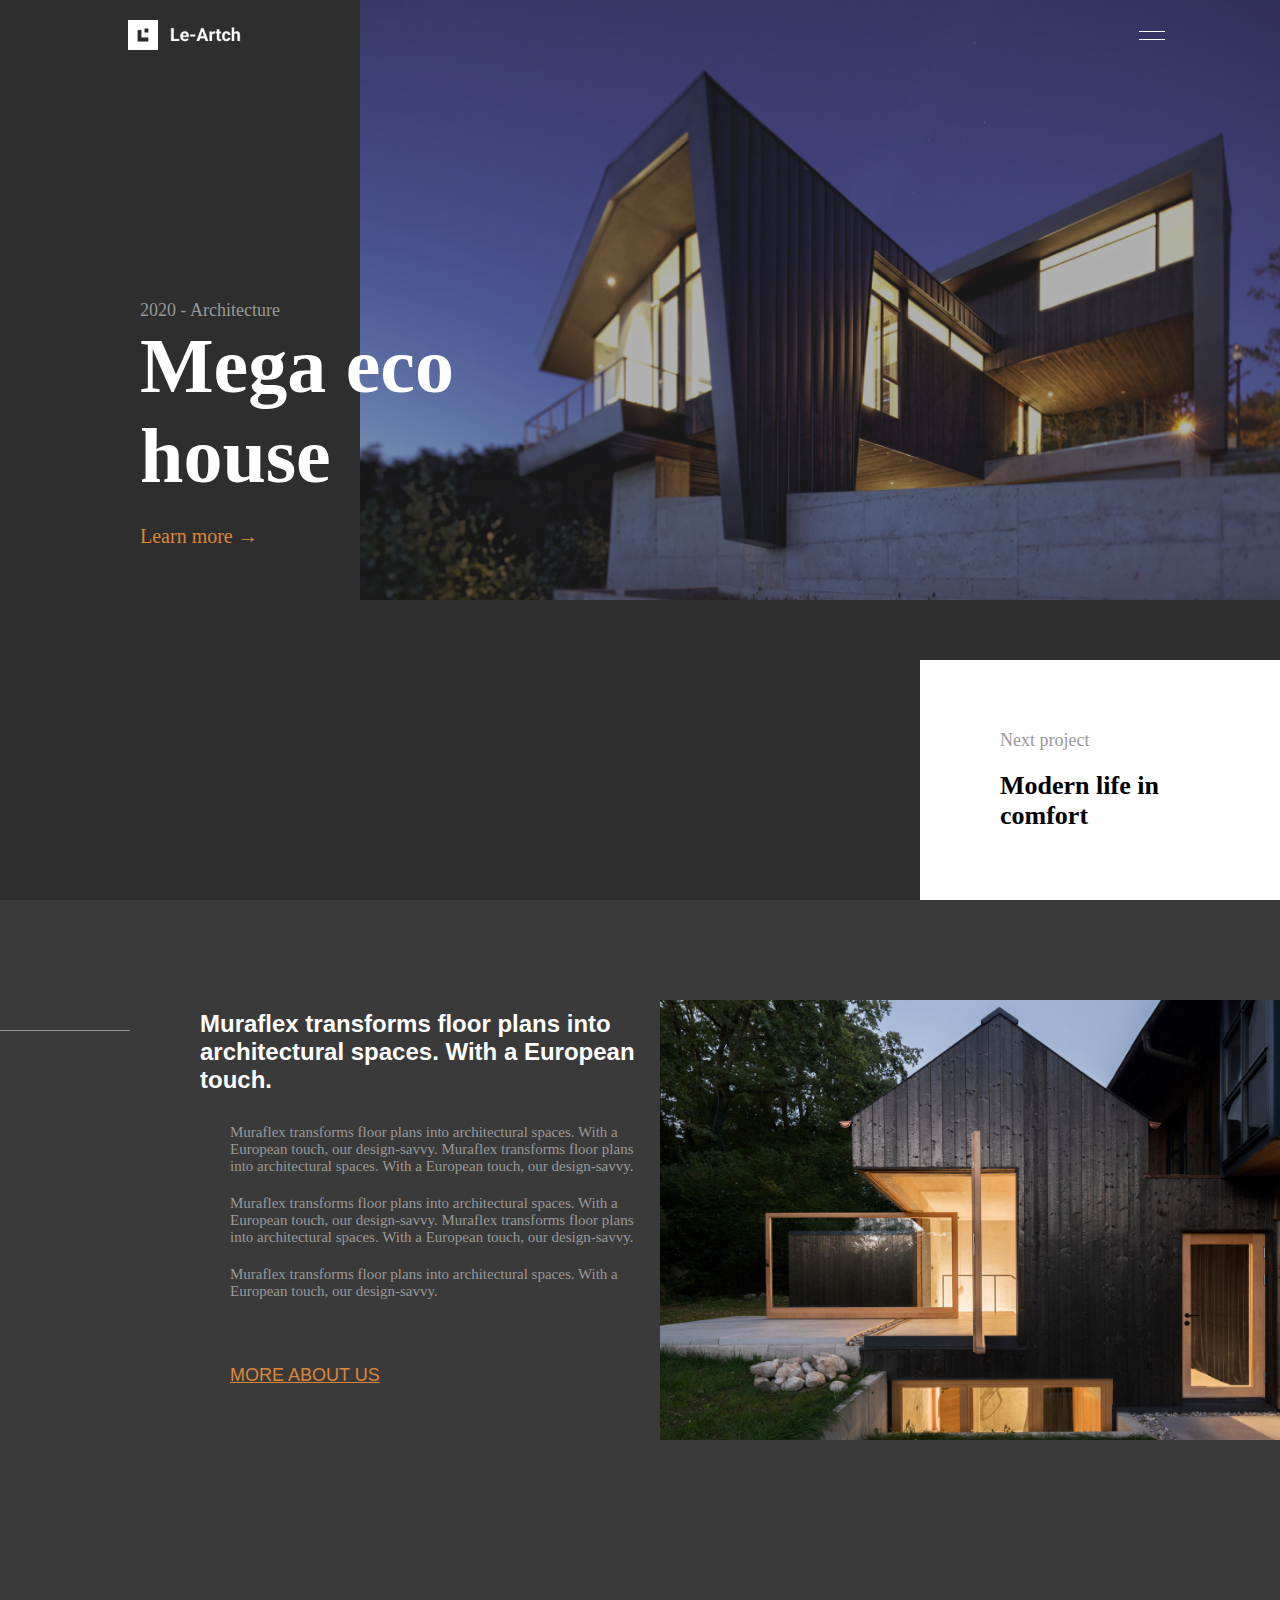
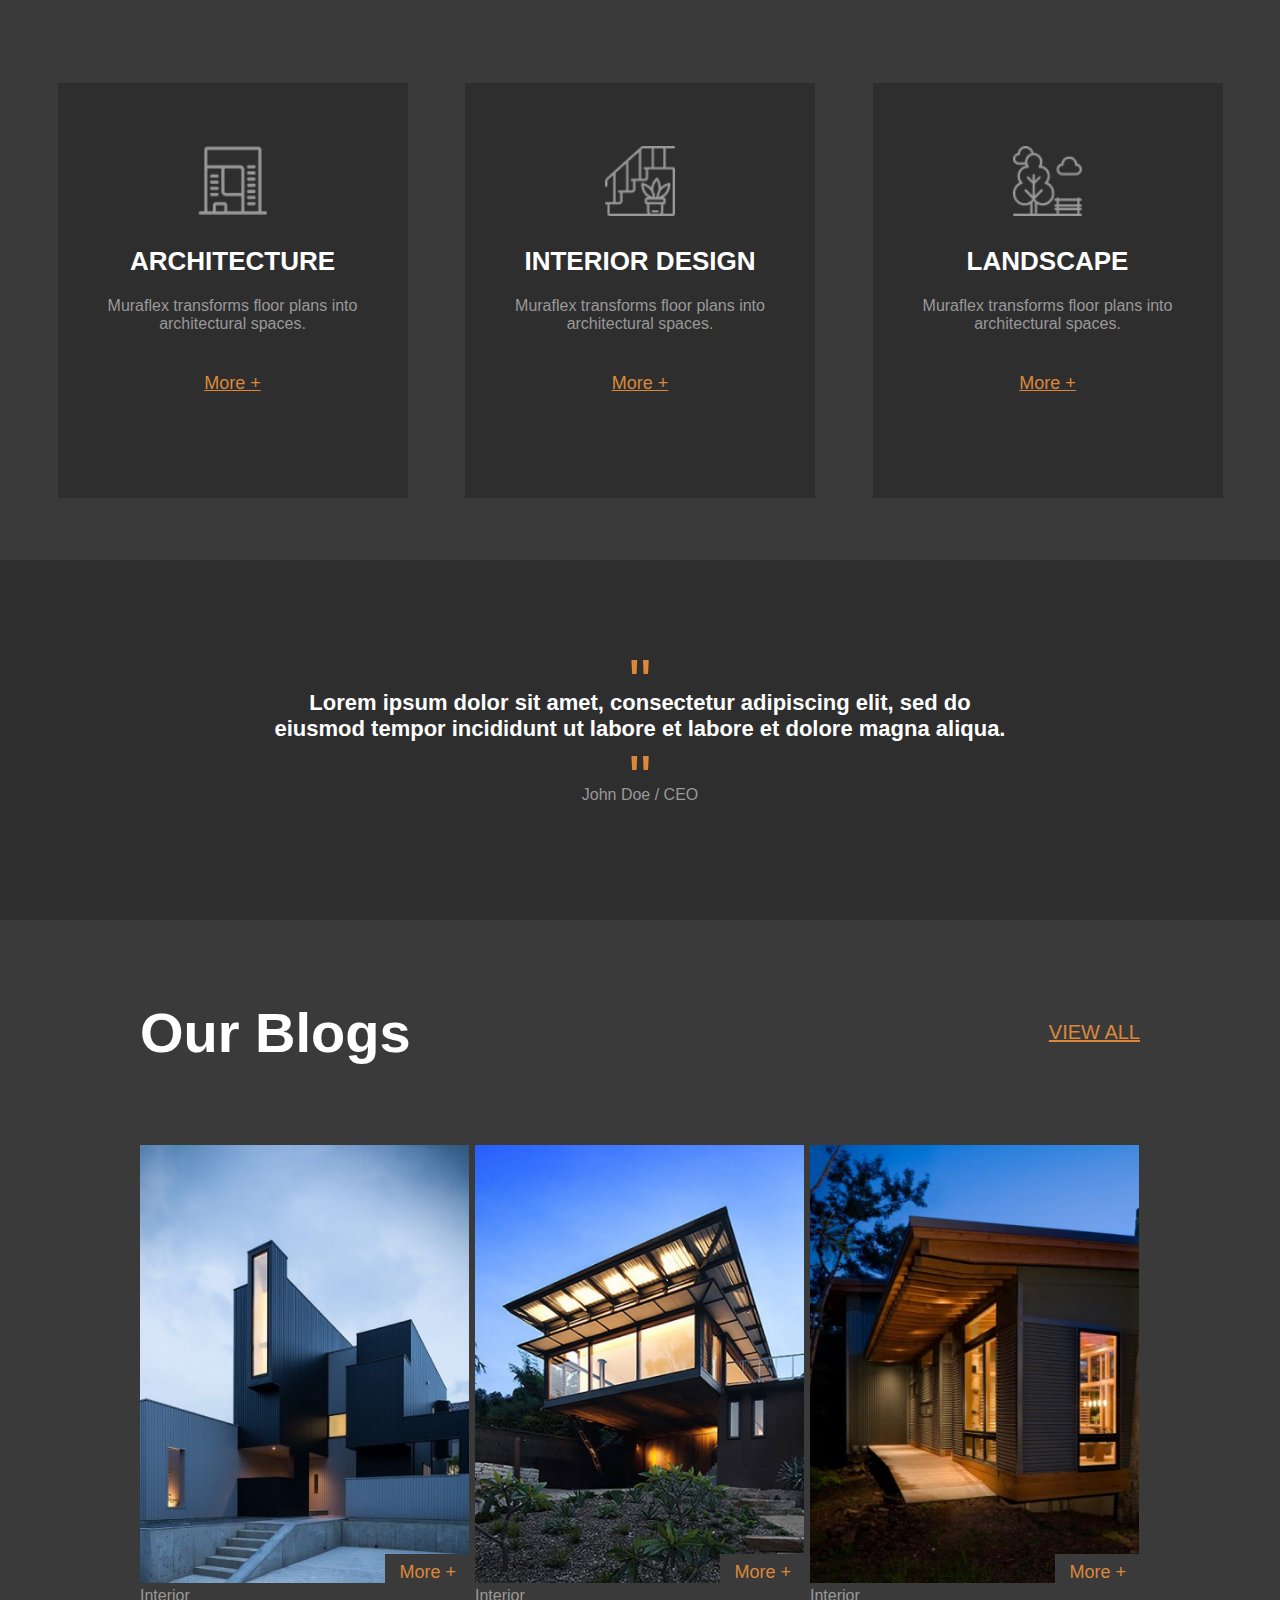
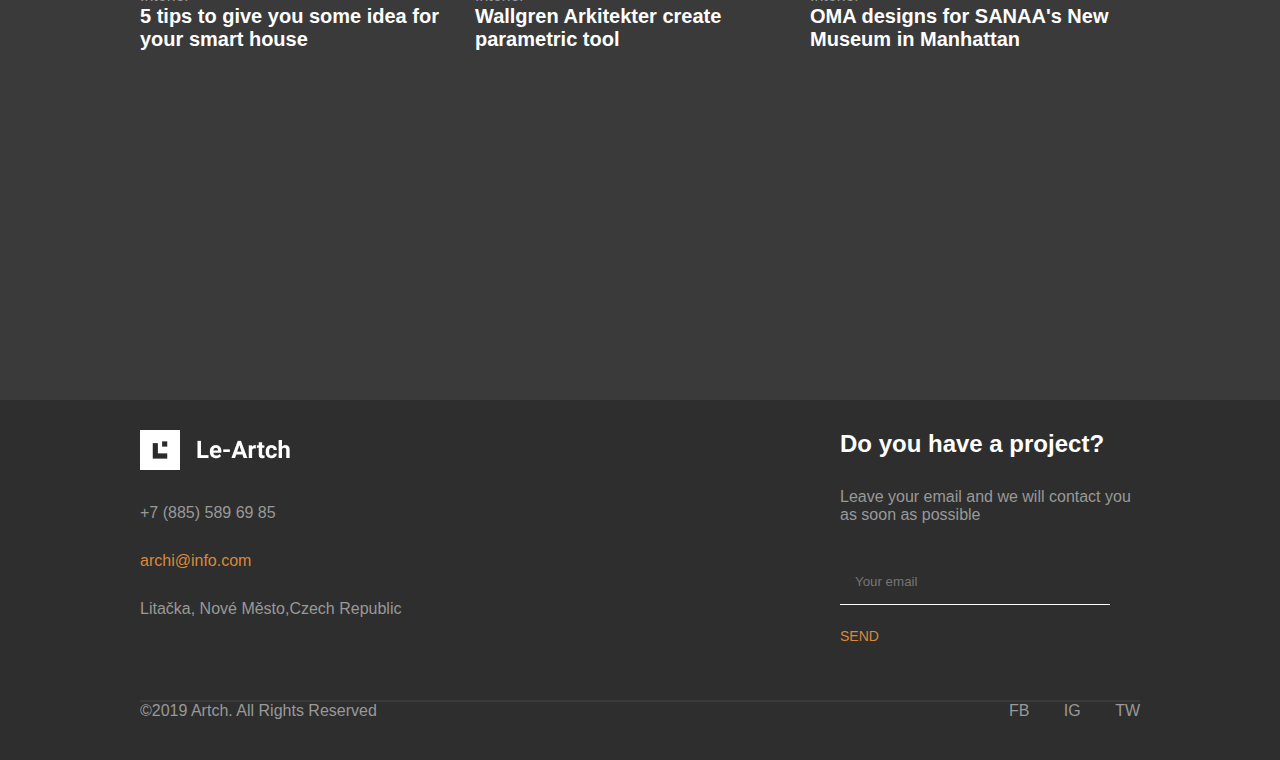
==== commit c969bab5: "Add files via upload" ====
--- a/webbbbb/home.html
+++ b/webbbbb/home.html
@@ -3,7 +3,7 @@
 <head>
     <meta charset="UTF-8">
     <meta name="viewport" content="width=device-width, initial-scale=1.0">
-    <title>Villas</title>
+    <title>Home, Le Artch - Muraflex transforms floor plans into architectural spaces.</title>
     <link rel="stylesheet" href="styles.css">
 </head>
 <body>
@@ -16,35 +16,31 @@
                 <p>
                     Next project
                 </p>
-                <h2>
-                    Modern life in comfort
-                </h2>
+                <h2>Modern life in comfort</h2>
             </div>
             </div>
                 <header class="header">
                     <div class="container">
                     <div class="header__logo">
-                        <img src="img/Logo.png" height="30px" alt="">
+                        <a href=""><img src="img/Logo.png" height="30px" alt=""></a>
                     </div>
                     <div class="hamburger-menu">
                         <input id="menu__toggle" type="checkbox" />
                         <label class="menu__btn" for="menu__toggle">
                           <span></span>
                         </label>
-                        
                         <ul class="menu__box">
                             <div class="container">
                                 <div class="menu__nav">
                                     <div class="menu__logo">
-                                        <img src="img/Logo.png" height="30px" alt="">
+                                        <a href=""><img src="img/Logo.png" height="30px" alt=""></a>
                                     </div>
                                     <div class="menu__navigation">
                                         <ul class="menu__option">
                                             <li><a href="" class="option">Home</a></li>
-                                            <li><a href="" class="option">About us</a></li>
-                                            <li><a href="" class="option">Pages</a></li>
-                                            <li><a href="" class="option">Projects</a></li>
-                                            <li><a href="" class="option">Contact</a></li>
+                                            <li><a href="blog.html" class="option">Blogs</a></li>
+                                            <li><a href="portfolio.html" class="option">Projects</a></li>
+                                            <li><a href="contact.html" class="option">Contact</a></li>
                                         </ul>
 
                                         <div class="menu__contacts">
@@ -86,7 +82,7 @@
                       </div>
                     </div>
                 </header>
-                <div class="container">
+                <div class="container intro">
                 <div class="intro__content">
                     <p>
                         2020 - Architecture
@@ -166,7 +162,7 @@
 
             </div>
         </section>
-        <section id="works__section">
+        <!-- <section id="works__section">
             <div class="container">
                 <div class="works__content">
                     <div class="line"></div>
@@ -185,39 +181,31 @@
                         </p>
                         <a href="">VIEW ALL</a>
                     </div>
-                            <div class="slideshow">       <!-- Slideshow container -->
+                            <div class="slideshow">
                 <div class="slideshow-container">
-
-                    <!-- Full-width images with number and caption text -->
                     <div class="mySlides fade">
                     <img src="img/01.png" style="width:700px">
                     </div>
-                
                     <div class="mySlides fade">
                     <img src="img/02.png" style="width:700px">
                     </div>
-                
                     <div class="mySlides fade">
-                    <div class="numbertext">3 / 3</div>
+                    <div class="numbertext"></div>
                     <img src="img/03.png" style="width:700px">
                     </div>
-                
-                    <!-- Next and previous buttons -->
                     <a class="prev" onclick="plusSlides(-1)">&#10094;</a>
                     <a class="next" onclick="plusSlides(1)">&#10095;</a>
                 </div>
                 <br>
-                
-                <!-- The dots/circles -->
                 <div style="text-align:center">
                     <span class="dot" onclick="currentSlide(1)"></span>
                     <span class="dot" onclick="currentSlide(2)"></span>
                     <span class="dot" onclick="currentSlide(3)"></span>
                 </div>
-            </div> 
-                </div>
-            </div>
-        </section>
+            </div>
+                </div>
+            </div>
+        </section> -->
         <section id="testimonial__section">
             <div class="container">
                 <div class="testimonial">
@@ -299,10 +287,10 @@
                                 <p><a target="_blanked" href="tel:+7 (885) 589 69 85">+7 (885) 589 69 85</a></p>
                             </li>
                             <li>
-                                <p><a href="mailto: archi@info.com" target="_blanked" class="email__link">archi@info.com</a></p>                                
-                            </li>
-                            <li>
-                                    <p><a target="_blanked" href="https://www.google.com.ua/maps/place/L%C3%ADta%C4%8Dka/@50.0818011,14.4200807,17z/data=!3m1!4b1!4m5!3m4!1s0x470b94ed944f3519:0xd4c69b1266ff01d8!8m2!3d50.0818011!4d14.4222694">Litačka, Nové Město,Czech Republic</a></p>                               
+                                <p><a href="mailto: archi@info.com" target="_blanked" class="email__link">archi@info.com</a></p>
+                            </li>
+                            <li>
+                                <p><a target="_blanked" href="https://www.google.com.ua/maps/place/L%C3%ADta%C4%8Dka/@50.0818011,14.4200807,17z/data=!3m1!4b1!4m5!3m4!1s0x470b94ed944f3519:0xd4c69b1266ff01d8!8m2!3d50.0818011!4d14.4222694">Litačka, Nové Město,Czech Republic</a></p>                               
                             </li>
                         </ul>
                     </div>
@@ -317,14 +305,14 @@
                                 <a href="" class="footer__link">Home</a>
                             </li>
                             <li class="footer__list">
-                                <a href="" class="footer__link">Pages</a>                              
+                                <a href="" class="footer__link">Pages</a>
                             </li>
                             <li class="footer__list">
                                 <a href="" class="footer__link">Projects</a>
-                            </li> 
+                            </li>
                             <li class="footer__list">
                                 <a href="" class="footer__link">Contact</a>
-                            </li> 
+                            </li>
                         </ul>
                     </div>
                     <div class="project">
@@ -369,13 +357,7 @@
                 </div>
             </div>
         </section>
-
-
-
-
 <script src="med.js">
 </script>
-
-   
 </body>
 </html>--- a/webbbbb/styles.css
+++ b/webbbbb/styles.css
@@ -8,15 +8,65 @@
     width: 1280px;
     margin: 0 auto;
 }
+.hide-scroll {
+    overflow: hidden;
+}
 body {
     background-color: #3A3A3A;
-}
-
+    font-family: 'Roboto';
+    scroll-behavior: smooth;
+    -webkit-animation: fadein 2s; /* Safari, Chrome and Opera > 12.1 */
+    -moz-animation: fadein 2s; /* Firefox < 16 */
+     -ms-animation: fadein 2s; /* Internet Explorer */
+      -o-animation: fadein 2s; /* Opera < 12.1 */
+         animation: fadein 2s;
+}
+
+@keyframes fadein {
+ from { opacity: 0; }
+ to   { opacity: 1; }
+}
+
+/* Firefox < 16 */
+@-moz-keyframes fadein {
+ from { opacity: 0; }
+ to   { opacity: 1; }
+}
+
+/* Safari, Chrome and Opera > 12.1 */
+@-webkit-keyframes fadein {
+ from { opacity: 0; }
+ to   { opacity: 1; }
+}
+
+/* Internet Explorer */
+@-ms-keyframes fadein {
+ from { opacity: 0; }
+ to   { opacity: 1; }
+}
+
+/* Opera < 12.1 */
+@-o-keyframes fadein {
+ from { opacity: 0; }
+ to   { opacity: 1; }
+}
+
+.body_hidden {
+    background-color: #3A3A3A;
+    font-family: 'Roboto';
+    scroll-behavior: smooth;
+    overflow-y: hidden;
+}
+@font-face {
+    font-family: 'Roboto';
+    src: url(fonts/Roboto-Regular.ttf);
+}
 /* Header styles start */
 
 .header .container {
     display: flex;
     justify-content: space-between;
+    width: 80%;
 }
 .header {
     position: fixed;
@@ -29,7 +79,7 @@
     transition: 200ms;
 }
 .header__moved {
-    background-color: #2E2E2E;
+    background-color: #2e2e2ef1;
     transition: 200ms;
 }
 .nav__options {
@@ -37,19 +87,20 @@
 }
 .menu__navigation {
     width: 100%;
+    height: 80vh;
     display: flex;
     flex-direction: column;
-    justify-content: center;
+    justify-content: space-between;
     margin-top: 150px;
-    margin-left: 50px;
 }
 .menu__nav {
     height: 100vh;
+    width: 100%;
 }
 .menu__navigation li a {
     color: white;
     text-decoration: none;
-    font-family: 'Segoe UI', Tahoma, Geneva, Verdana, sans-serif;
+    font-family: 'Roboto';
     font-size: 24px;
     line-height: 48px;
 }
@@ -94,7 +145,7 @@
 }
 .menu__contactsinfo p a {
     color: #717171;
-    font-family: 'Segoe UI', Tahoma, Geneva, Verdana, sans-serif;
+    font-family: 'Roboto';
     text-decoration: none;
 }
 .menu__contactsinfo p a:hover, .menu__contactsinfo p a:focus, .menu__contactsinfo p a:active {
@@ -103,7 +154,7 @@
 .menu__contactsinfo h5 {
     color: white;
     letter-spacing: 5px;
-    font-family: 'Segoe UI', Tahoma, Geneva, Verdana, sans-serif;
+    font-family: 'Roboto';
     font-size: 16px;
 }
 .menu__socials {
@@ -113,7 +164,7 @@
 .menu__socials a {
     margin-right: 40px;
     color: white;
-    font-family: 'Segoe UI', Tahoma, Geneva, Verdana, sans-serif;
+    font-family: 'Roboto';
     text-decoration: none;
 }
 .menu__socials a:hover, .menu__socials a:focus, .menu__socials a:active {
@@ -124,11 +175,11 @@
 }
 .menu__socials p span {
     color: white;
-    font-family: 'Segoe UI', Tahoma, Geneva, Verdana, sans-serif;
+    font-family: 'Roboto';
 }
 .menu__socials p {
     color: #717171;
-    font-family: 'Segoe UI', Tahoma, Geneva, Verdana, sans-serif;
+    font-family: 'Roboto';
 }
 
 /* Header styles end */
@@ -141,7 +192,7 @@
 }
 h1 {
     color: white;
-    font-family: 'Segoe UI', Tahoma, Geneva, Verdana, sans-serif;
+    font-family: 'Roboto';
     font-size: 62px;
     width: 450px;
 }
@@ -150,7 +201,7 @@
     font-size: 18px;
     text-decoration: none;
     line-height: 70px;
-    font-family: 'Segoe UI', Tahoma, Geneva, Verdana, sans-serif;
+    font-family: 'Roboto';
 }
 .learnmore:hover, .learnmore:active, .learnmore:focus {
     text-decoration: underline;
@@ -161,7 +212,7 @@
 
 }
 .intro__content p {
-    font-family: 'Segoe UI', Tahoma, Geneva, Verdana, sans-serif;
+    font-family: 'Roboto';
     color: #999999;
 }
 .image img {
@@ -186,14 +237,14 @@
     text-align: left;
 }
 .info__box p {
-    font-family: 'Segoe UI', Tahoma, Geneva, Verdana, sans-serif;
+    font-family: 'Roboto';
     color: #999999;
     margin-bottom: 20px;
     font-size: 14px;
 }
 .info__box h2 {
     color: black;
-    font-family: 'Segoe UI', Tahoma, Geneva, Verdana, sans-serif;
+    font-family: 'Roboto';
     width: 180px;
     font-size: 22px;
 }
@@ -239,7 +290,7 @@
 }
 .about__content p {
     color: #999999;
-    font-family: 'Segoe UI', Tahoma, Geneva, Verdana, sans-serif;
+    font-family: Roboto;
     margin-bottom: 20px;
     margin-left: 30px;
     font-size: 15px;
@@ -254,6 +305,112 @@
     opacity: 0.8;
 }
 /* aboutus section styles end */
+
+/* contacts section styles start */
+
+#contacts__section {
+    height: 120vh;
+    /* display: flex;
+    flex-direction: column;
+    justify-content: space-evenly; */
+}
+.contacts__line {
+    margin: 0 auto;
+    width: 80%;
+    height: 100px;
+    display: flex;
+    justify-content: space-around;
+}
+.contact1 {
+    text-align: center;
+}
+.contact1 h3 {
+    font-size: 28px;
+    color: white;
+    line-height: 50px;
+}
+.contact1 p {
+    color: #999999;
+}
+.contact2 {
+    text-align: center;
+}
+.contact2 h3 {
+    font-size: 28px;
+    color: white;
+    line-height: 50px;
+}
+.contact2 p {
+    color: #999999;
+}
+.contact3 {
+    text-align: center;
+}
+.contact3 h3 {
+    font-size: 28px;
+    color: white;
+    line-height: 50px;
+}
+.contact3 p {
+    color: #999999;
+}
+input[type=text], input[type=password] {
+    width: 90%;
+    padding: 15px;
+    margin: 5px 0 22px 0;
+    display: inline-block;
+    border: none;
+    background: transparent;
+    border-bottom: 1px solid white;
+}
+
+input[type=text]:focus, input[type=password]:focus {
+    background-color: transparent;
+    outline: none;
+}
+
+  /* Overwrite default styles of hr */
+  hr {
+    border: 1px solid white;
+    margin-bottom: 25px;
+}
+
+  /* Set a style for the submit/register button */
+.registerbtn {
+    background-color: #3A3A3A;
+    border: 2px solid white;
+    color: white;
+    padding: 6px 20px;
+    margin: 8px 0;
+    border-left: none;
+    border-right: none;
+    border-top: none;
+    border-bottom: 2px solid white ;
+    cursor: pointer;
+    width: 160px;
+    opacity: 0.9;
+}
+
+.contact__form p {
+    color: white;
+    width: 100%;
+    margin-bottom: 20px;
+    margin: 0 auto;
+}
+.registerbtn:hover {
+    opacity:1;
+}
+
+  /* Add a blue text color to links */
+a {
+    color: #DB883A;
+}
+.google-maps {
+    right: 0;
+}
+
+/* contacts section styles end */
+
 
 
 /* services section styles start */
@@ -346,7 +503,6 @@
     padding: 90px 110px;
 }
 
-        /* Slideshow container */
 
 .slideshow-container {
     max-width: 700px;
@@ -356,12 +512,11 @@
     background-color: #3A3A3A;
 }
 
-        /* Hide the images by default */
 .mySlides {
     display: none;
 }
 
-        /* Next & previous buttons */
+
 .prev, .next {
     cursor: pointer;
     position: absolute;
@@ -377,16 +532,16 @@
     user-select: none;
     background-color: #2e2e2e9c;
 }
-        /* Position the "next button" to the right */
+
 .next {
   right: 0;
   border-radius: 3px 0 0 3px;
 }
-/* On hover, add a black background color with a little bit see-through */
+
 .prev:hover, .next:hover {
   background-color: #3A3A3A;
 }
-        /* Number text (1/3 etc) */
+
 .numbertext {
   color: #f2f2f2;
   font-size: 12px;
@@ -395,7 +550,7 @@
   top: 0;
   font-family: 'Segoe UI', Tahoma, Geneva, Verdana, sans-serif;
 }
-        /* The dots/bullets/indicators */
+
 .dot {
   cursor: pointer;
   height: 8px;
@@ -409,7 +564,7 @@
 .active, .dot:hover {
   background-color: #717171;
 }
-        /* Fading animation */
+
 .fade {
   -webkit-animation-name: fade;
   -webkit-animation-duration: 1.5s;
@@ -624,15 +779,146 @@
 
 
 
-
-
-
-
-
-
-
-
-
+/* Portfolio section start */
+
+#portfolio__section {
+    height: 310vh;
+    display: flex;
+    flex-direction: column;
+    justify-content: center;
+}
+.portfolio__title {
+    text-align: center;
+    height: 50vh;
+    display: flex;
+    flex-direction: column;
+    align-items: center;
+    justify-content: center;
+}
+.portfolio__title h1 {
+    letter-spacing: 3px;
+    width: 100%;
+}
+.portfoliotitle__options  a {
+    color: #DB883A;
+    text-decoration: none;
+}
+.portfoliotitle__options  {
+    width: 150px;
+    display: flex;
+    justify-content: space-evenly;
+}
+.portfoliotitle__options a:last-child {
+    color: #717171;
+    text-decoration: none;
+}
+.portfoliotitle__options span {
+    color: #DB883A;
+}
+.portfolio__options a {
+    color: #f2f2f2;
+    text-decoration: none;
+}
+.portfolio__options {
+    width: 40%;
+    display: flex;
+    justify-content: space-evenly;
+    padding-top: 100px;
+}
+.portfolio__box img {
+    height: 700px auto;
+    width: 500px auto;
+    position: absolute;
+    z-index: -1;
+}
+.portfolio__box {
+    height: 700px;
+    width: 540px;
+    position: relative;
+}
+.portfolio__content .container {
+    display: flex;
+    flex-wrap: wrap;
+    justify-content: space-around;
+    align-items: center;
+}
+.box__inf {
+    background-color: #3A3A3A;
+    width: 300px;
+    height: 150px;
+    position: absolute;
+    bottom: 0;
+}
+.verticaltext {
+    transform: rotate(90deg);
+    position: absolute;
+    right: 0;
+    margin-top: 40px;
+    margin-right: -35px;
+    color: #717171;
+}
+.box__inf h3 {
+    color: white;
+    letter-spacing: 1px;
+    width: 60%;
+}
+.box__inf p a {
+    color: #DB883A;
+    text-decoration: none;
+}
+.box__inf p a:hover, .box__inf p a:active, .box__inf p a:focus {
+    text-decoration: underline;
+}
+.box__inf {
+    display: flex;
+    flex-direction: column;
+    justify-content: space-evenly;
+}
+.portfolio__button a {
+    color: #DB883A;
+}
+.portfolio__button {
+    margin: 40px 0;
+}
+.portfolio__button .container {
+    display: flex;
+    justify-content: center;
+    align-items: center;
+}
+/* Portfolio section end */
+
+/* Blogs section start */
+
+.blog__contents {
+    display: flex;
+    width: 90%;
+    margin: 0 auto;
+    flex-wrap: wrap;
+    justify-content: space-around;
+    align-items: center;
+}
+.blogs__title {
+    text-align: center;
+    height: 50vh;
+    display: flex;
+    flex-direction: column;
+    align-items: center;
+    justify-content: center;
+}
+#blogs2__section {
+    height: 270vh;
+    display: flex;
+    flex-direction: column;
+    justify-content: center;
+}
+.portfolio__button {
+    width: 100%;
+}
+/* .blog__contents .blogcard:nth-child(4), .blog__contents .blogcard:nth-child(5), .blog__contents .blogcard:nth-child(6)   {
+    margin-top: 60px;
+} */
+
+/* Blogs section end */
 
 /* скрываем чекбокс */
 #menu__toggle {
@@ -678,7 +964,7 @@
 .menu__btn > span::after {
     content: '';
     top: 8px;
-
+    
 }
   /* контейнер меню */
 /* .menu__box li a {
@@ -696,9 +982,10 @@
     list-style: none;
     background-color: #2E2E2E;
     padding-top: 20px;
+    
   }
   .menu__logo {
-      width: 1280px;
+      width: 100%;
   }
   #menu__toggle:checked ~ .menu__btn > span {
     transform: rotate(45deg);
@@ -741,8 +1028,18 @@
 
 
 
-
     /*1450px start*/
+
+
+
+@media screen and (min-width:1100px){
+    #portfolio__section {
+        height: 250vh;
+    }
+    #blogs2__section {
+        height: 240vh;
+    }
+}
 @media screen and (max-width:1450px){
     .container {
         width: 1180px;
@@ -860,10 +1157,13 @@
         font-size: 26px;
         line-height: 50px;
     }
+    #blogs2__section {
+        height: 220vh;
+    }
 }
 @media screen and (max-width:1300px){
     .container {
-        width: 1080px;
+        width: 1000px;
     }
     .line {
         width: 130px;
@@ -896,7 +1196,6 @@
     }
     .intro__content {
         z-index: 5;
-        padding-top: 260px;
     }
     .intro__content p {
         font-size: 18px;
@@ -1011,13 +1310,91 @@
     .slideshow-container img {
         max-width: 600px;
     }
+    #portfolio__section {
+        height: 440vh;
+    }
+    #blogs2__section {
+        height: 220vh;
+    }
 }
 @media only screen and (max-width: 1100px){
     .container {
         width: 800px;
     }
+    #portfolio__section {
+        height: 440vh;
+    }
+    #blogs2__section {
+        height: 280vh;
+    }
+    .blog__title {
+        height: 45px;
+    }
     .intro__content .learnmore {
         font-size: 24px;
+    }
+    .phone {
+        height: 75px ;
+        width: 160px;
+    }
+    .menu__contacts {
+        margin-top: 100px;
+    }
+    .menu__option .option {
+        font-size: 42px;
+        line-height: 78px;
+    }
+    .phone h5 {
+        font-size: 14px;
+    }
+    .email {
+        height: 75px ;
+        width: 160px;
+    }
+    .email h5 {
+        font-size: 14px;
+    }
+    .showroom {
+        height: 75px ;
+        width: 160px;
+    }
+    .showroom h5 {
+        font-size: 14px;
+    }
+    .menu__socials {
+        width: 275px;
+    }
+    .menu__socials p {
+        font-size: 18px;
+        width: 80%;
+    }
+    .menu__navigation {
+        margin-left: 0px;
+        height: 40vh;
+        margin-top: 100px;
+    }
+    .menu__contacts {
+        margin-top: 0;
+    }
+    .menu__contactsinfo {
+        width: 320px;
+        height: 300px;
+        margin: 0;
+        justify-content: center;
+        align-items: center;
+    }
+    .blog__title h2 {
+        font-size: 42px;
+    }
+    .headquarter {
+        height: 75px ;
+        width: 160px;
+    }
+    .headquarter h5 {
+        font-size: 14px;
+    }
+    .menu__contacts {
+        width: 600px;
     }
     #testimonial__section {
         height: 25vh;
@@ -1050,7 +1427,7 @@
         font-size: 18px;
     }
     #intro__section {
-        height: 50vh;
+        height: 100vh;
     }
     .header {
         height: 100px;
@@ -1067,9 +1444,13 @@
         margin-top: 10px;
     }
     #intro__section .image img {
-        height: 545px;
-        width: 1075px;
-        padding-left: 300px;
+        height: 100%;
+        width: 100%;
+    }
+    .image {
+        height: 50%;
+        width: 100%;
+        position: absolute;
     }
     #about__section .container {
         display: flex;
@@ -1095,32 +1476,75 @@
     .about__content h2 {
         width: 600px;
         margin-left: 0;
+        font-size: 28px;
     }
     .about__content p {
-        font-size: 18px;
-        width: 120%;
-        margin-left: 30px;
+        font-size: 22px;
+        width: 700px;
+        margin-left: 0px;
         text-align: left;
     }
     .about__content {
         margin-top: 80px;
-        margin-left: 100px;
+        margin-left: 80px;
+        width: 800px;
     }
     .about__content a {
-        line-height: 40px;
-        font-size: 20px;
+        line-height: 50px;
+        font-size: 26px;
         margin-left: 50px;
     }
     .info__box {
-        height: 15vh;
+        height: 20vh;
         top: 0;
-        margin-top: 35vh;
+        margin-top: 80vh;
+        width: 100%;
+    }
+    .infobox__content {
+        width: 50%;
+        margin: 0 auto;
+    }
+    .infobox__content h2 {
+        width: 400px;
+        font-size: 36px;
+        margin: 0 auto;
+        text-align: center;
+    }
+    .infobox__content p {
+        font-size: 26px;
+        text-align: center;
     }
     .header {
         z-index: 8;
     }
     .intro__content {
         z-index: 5;
+        text-align: center;
+        background-color: #2e2e2e94;
+        background-blend-mode: saturation;
+        padding: 50px 0;
+    }
+    .intro__content h1 {
+        font-size: 104px;
+        margin: 0 auto;
+        width: 700px;
+    }
+    .intro__content p {
+        font-size: 30px;
+    }
+    .intro__content .learnmore {
+        font-size: 32px;
+        background-color: #2E2E2E;
+        border: 1px solid #DB883A;
+        padding: 15px 40px 20px 40px;
+        border-radius: 100px;
+        line-height: 140px;
+        text-decoration: none;
+    }
+    .intro__content .learnmore:focus, .learnmore:active, .learnmore:hover {
+        color: #2E2E2E;
+        background-color: #DB883A;
+        text-decoration: none;
     }
     .boxes {
         height: 320px;
@@ -1167,27 +1591,27 @@
         padding-top: 80px;
     }
     .works__info h2 {
-        font-size: 42px;
-        margin-left: 100px;
+        font-size: 56px;
+        margin-left: 80px;
     }
     .works__info p {
-        width: 110%;
-        margin-left: 130px;
-        font-size: 18px;
+        width: 700px;
+        margin-left: 80px;
+        font-size: 22px;
         margin-top: 10px;
         margin-bottom: 10px;
     }
     .works__info a {
-        font-size: 22px;
-        line-height: 70px;
-        margin-left: 150px;
+        font-size: 26px;
+        line-height: 65px;
+        margin-left: 120px;
     }
     .slideshow {
         padding: 0;
-        margin-top: 500px;
+        margin-top: 540px;
         right: auto;
         max-width: 700px;
-        margin-left: 55px;
+        margin-left: 60px;
     }
     .slideshow-container {
         max-width: 700px;
@@ -1212,16 +1636,14 @@
     }
     .menu__nav {
         height: 80vh;
-    }
-    .menu__navigation {
-        width: 800px;
     }
     .phone {
         height: 75px ;
         width: 160px;
     }
     .menu__contacts {
-        margin-top: 375px;
+        margin-top: 125px;
+        width: 80%;
     }
     .menu__option .option {
         font-size: 42px;
@@ -1245,7 +1667,7 @@
         font-size: 16px;
     }
     .menu__socials {
-        width: 350px;
+        width: 30%;
     }
     .menu__socials p {
         font-size: 20px;
@@ -1253,6 +1675,7 @@
     }
     .menu__navigation {
         margin-left: 0px;
+        width: 100%;
     }
     .menu__contactsinfo {
         width: 420px;
@@ -1269,12 +1692,70 @@
         font-size: 16px;
     }
     .menu__contacts {
-        width: 800px;
-    }
+        width: 100%;
+    }
+    .line {
+        margin-top: 120px;
+    }
+    .intro {
+        height: 100vh;
+        display: flex;
+        justify-content: center;
+        align-items: center;
+    }
+}
+@media screen and (max-width: 1000px){
+    .about__content {
+        width: 70%;
+    }
+    .about__content p {
+        width: 100%;
+    }
+    .about__content h2 {
+        width: 100%;
+    }
+    .works__info {
+        width: 80%;
+    }
+    .works__info p {
+        width: 100%;
+    }
+    .works__info h2 {
+        width: 100%;
+    }
+}
+@media screen and (max-width: 850px){
+    #blogs2__section {
+        height: 220vh;
+    }
+    .container {
+        width: 80%;
+    }
+}
+.footer__list {
+    display: none;
+}
+footer {
+    height: 30vh;
+}
+#footer__section {
+    height: 40vh;
 }
 @media screen and (max-width: 800px){
     .container {
-        width: 600px;
+        width: 80%  ;
+    }
+    #portfolio__section {
+        height: 360vh;
+    }
+    #blogs2__section {
+        height: 210vh;
+    }
+    .intro {
+        height: 100vh;
+        display: flex;
+        justify-content: center;
+        align-items: center;
     }
     .intro__content .learnmore {
         font-size: 22px;
@@ -1368,16 +1849,15 @@
         font-size: 18px;
     }
     #intro__section {
-        height: 60vh;
+        height: 100vh;
     }
     #intro__section .image img {
-        height: 465px;
-        width: 925px;
-        padding-left: 300px;
+        height: 50%px;
+        width: 100%px;
     }
     #about__section .container {
-            display: flex;
-            flex-direction: column;
+        display: flex;
+        flex-direction: column;
     }
     .about__img img {
         height: 400px;
@@ -1389,32 +1869,47 @@
         font-size: 64px;
     }
     .line {
-        width: 100px;
+        width: 80px;
         margin-top: 110px;
+    }
+    .menu__navigation {
+        margin-top: 100px;
     }
     .about__content h2 {
         width: 600px;
-        margin-left: -65px;
     }
     .about__content p {
-        font-size: 18px;
-        width: 110%;
-        margin-left: -20px;
+        font-size: 22px;
+        width: 612px;
         text-align: left;
     }
     .about__content {
-        margin-top: 100px;
-        margin-left: 100px;
+        margin-top: 70px;
+        margin-left: 50px;
+        width: 500px;
     }
     .about__content a {
-        line-height: 40px;
-        font-size: 20px;
-        margin-left: 10px;
+        line-height: 25px;
+        font-size: 26px;
+        margin: 0;
     }
     .info__box {
         height: 20vh;
         top: 0;
-        margin-top: 40vh;
+        margin-top: 80vh;
+    }
+    .info__box h2 {
+        text-align: center;
+    }
+    .info__box p {
+        margin: 0 auto;
+        width: 400px;
+    }
+    .infobox__content {
+        width: 400px;
+    }
+    .about__img {
+        padding-top: 120px;
     }
     .header {
         z-index: 8;
@@ -1454,9 +1949,12 @@
     .works__content {
         flex-direction: column;
     }
+    .intro__content h1 {
+        width: 500px;
+    }
     .works__info p {
-        margin-left: 80px;
-        width: 100%;
+        margin-left: 50px;
+        width: 600px;
     }
     .blog__title a {
         font-size: 22px;
@@ -1472,20 +1970,23 @@
     }
     .works__info h2 {
         font-size: 42px;
-        margin-left: 36px;
+        margin-left: 50px;
     }
     .works__info p {
         margin-top: 10px;
         margin-bottom: 0;
     }
     .works__info a {
-        font-size: 20px;
-        line-height: 80px;
-        margin-left: 110px;
+        font-size: 26px;
+        line-height: 50px;
+        margin-left: 50px;
+    }
+    .blog__title {
+        padding: 50px 0;
     }
     .slideshow {
         padding: 0;
-        margin-top: 520px;
+        margin-top: 550px;
         right: 80px;
         max-width: 600px;
     }
@@ -1499,7 +2000,7 @@
         max-width: 600px;
     }
     #blogs__section {
-        height: 180vh;
+        height: 165vh;
     }
     .footer__list {
         display: none;
@@ -1511,13 +2012,111 @@
         height: 40vh;
     }
 }
-
-@media screen and (max-width: 400px){
+@media screen and (max-width: 733px){
+    #blogs2__section {
+        height: 440vh;
+    }
+    .portfolio__options {
+        width: 80%;
+    }
+    .footer__list {
+        display: none;
+    }
+    footer {
+        height: 60vh;
+    }
+    #footer__section {
+        height: 80vh;
+    }
+    #footer__section .container {
+        height: 100%;
+    }
+    .project .footer__form input {
+        width: 200px;
+    }
+    .ending {
+        width: 100%;
+
+    }
+    .project .project__info {
+        width: 100%;
+    }
+    .project li h2 {
+        width: 100%;
+    }
+    footer ul li {
+        margin-top: 25px;
+    }
+    .project {
+        line-height: 20px;
+    }
+    .contacts {
+        width: 100%;
+        line-height: 10px;
+    }
+    footer {
+        width: 100%;
+        display: flex;
+        flex-direction: column;
+    }
+    .copyright p {
+        font-size: 12px;
+    }
+    .footer__socials a {
+        font-size: 12px;
+    }
+    .endline {
+        margin-top: 80px;
+    }
+    .portfolio__box {
+        width: 350px;
+        height: 590px;
+    }
+    .portfolio__box img {
+        width: 350px;
+        height: 570px;
+    }
+    .verticaltext {
+        margin-right: -60px;
+    }
+    #portfolio__section {
+        height: 380vh;
+    }
+}
+@media screen and (max-width: 450px){
     .container {
-        width: 400px;
+        width: 80%;
+    }
+    .header__logo img {
+        height: 30px;
+    }
+    #blogs2__section {
+        height: 450vh;
+    }
+    .blogcard h4 {
+        font-size: 18px;
+    }
+    .blogcard p {
+        font-size: 16px;
+    }
+    .blogs__title h1 {
+        width: 100%;
+    }
+    .blogs__title {
+        height: 40vh;
+    }
+    .image {
+        height: 50%;
+        width: 100%;
+        position: absolute;
+    }
+    .menu__btn {
+        bottom: 26px;
+        right: 30px;
     }
     .blogs {
         flex-direction: column;
+        height: 1600px;
     }
     #about__section {
         height: 130vh;
@@ -1526,69 +2125,140 @@
         width: 280px;
         height: 500px;
     }
+    .intro__content {
+        width: 300px;
+        margin: 0 auto;
+        height: 60vh;
+        display: flex;
+        flex-direction: column;
+        justify-content: center;
+        align-items: center;
+        background-color: #4d4d4da4;
+        border-radius: 90px 0 90px 0;
+    }
+    .intro__content h1 {
+        width: 300px;
+        font-size: 36px;
+    }
+    .intro__content p {
+        font-size: 16px;
+        line-height: 50px;
+    }
+    .intro__content .learnmore {
+        font-size: 16px;
+        padding: 15px 40px;
+        background-color: #4d4d4d;
+    }
     .menu__nav {
         height: 80vh;
     }
     .menu__navigation {
-        width: 520px;
+        width: 100%;
+        margin-top: 50px;
     }
     .phone {
-        height: 75px ;
-        width: 160px;
+        height: 55px ;
+        width: 130px;
     }
     .menu__contacts {
-        margin-top: 100px;
+        margin-top: 0px;
+        flex-direction: column-reverse;
     }
     .menu__option .option {
-        font-size: 26px;
+        font-size: 34px;
         line-height: 68px;
     }
     .phone h5 {
+        font-size: 10px;
+    }
+    .phone p {
+        font-size: 12px;
+    }
+    .email {
+        height: 55px ;
+        width: 130px;
+    }
+    .email h5 {
+        font-size: 10px;
+    }
+    .intro {
+        height: 100vh;
+        display: flex;
+        justify-content: center;
+        align-items: center;
+    }
+    .email p {
+        font-size: 12px;
+    }
+    .menu__logo {
+        width: 100px;
+    }
+    .menu__box .menu__logo a img {
+        height: 30px;
+    }
+    .showroom {
+        height: 55px ;
+        width: 130px;
+        margin-top: 0px;
+    }
+    .showroom h5 {
+        font-size: 10px;
+    }
+    .showroom p {
+        font-size: 12px;
+    }
+    .menu__socials {
+        width: 100%;
+        padding: 0;
+    }
+    .menu__socials p {
         font-size: 14px;
-    }
-    .email {
-        height: 75px ;
-        width: 160px;
-    }
-    .email h5 {
-        font-size: 14px;
-    }
-    .showroom {
-        height: 75px ;
-        width: 160px;
-    }
-    .showroom h5 {
-        font-size: 14px;
-    }
-    .menu__socials {
-        width: 275px;
-    }
-    .menu__socials p {
-        font-size: 18px;
-        width: 80%;
+        width: 100%;
     }
     .menu__navigation {
         margin-left: 0px;
     }
     .menu__contactsinfo {
-        width: 320px;
-        height: 300px;
+        width: 100%;
+        height: 200px;
         margin: 0;
-        justify-content: center;
-        align-items: center;
+        justify-content: space-between;
+        align-items: flex-end;
     }
     .blog__title h2 {
         font-size: 42px;
     }
+    .menu__nav {
+        height: 100vh;
+    }
+    .menu__socials {
+        margin-top: 45px;
+    }
+    .menu__socials a {
+        width: 100%;
+        font-size: 14px;
+        margin-right: 19px;
+    }
+    .menu__socials p {
+        width: 100%;
+        font-size: 12px;
+    }
+    .menu__socials p span a {
+        font-size: 12px;
+    }
     .headquarter {
-        height: 75px ;
-        width: 160px;
+        height: 55px ;
+        width: 130px;
+        margin-top: 0px;
     }
     .headquarter h5 {
-        font-size: 14px;
+        font-size: 10px;
+    }
+    .headquarter p {
+        font-size: 12px;
     }
     .menu__contacts {
-        width: 600px;
+        width: 100%;
     }
     .blogcard img {
         width: 278px;
@@ -1599,64 +2269,82 @@
         height: 400px;
     }
     #testimonial__section {
-        height: 55vh;
+        height: 45vh;
     }
     .testimonial {
-        height: 55vh;
+        height: 45vh;
     }
     .testimonial h3 {
-        width: 50%;
+        width: 100%;
+        font-size: 20px;
     }
     .testimonial p {
-        font-size: 18px;
+        font-size: 16px;
     }
     #intro__section {
-        height: 60vh;
+        height: 100vh;
     }
     #intro__section .image img {
-        height: 165px;
-        width: 125px;
+        height: 60%;
+        width: 100%;
         padding-left: 0px;
     }
+    .header {
+        height: 90px;
+    }
     #about__section .container {
-            display: flex;
-            flex-direction: column;
+        display: flex;
+        flex-direction: column;
     }
     .about__img img {
-        height: 200px;
-        width:  200px;
+        height: 230px;
+        width:  325px;
         margin: 475px 0 0 0;
         right: auto;
     }
     .blog__title {
-        width: 100px;
+        width: 100%;
+    }
+    .blog__title h2 {
+        font-size: 26px
     }
     .line {
-        width: 40px;
+        width: 30px;
         margin-top: 110px;
     }
     .about__content h2 {
         width: 300px;
-        margin-left: -65px;
+        font-size: 18px;
     }
     .about__content p {
-        font-size: 18px;
-        width: 60%;
-        margin-left: -20px;
+        font-size: 16px;
+        width: 100%;
         text-align: left;
     }
     .about__content {
         margin-top: 80px;
+        width: 300px;
+        margin-left: 20px;
+    }
+    .info__box p {
+        width: 300px;
+        font-size: 16px;
+    }
+    .infobox__content {
+        width: 300px;
+    }
+    .info__box h2 {
+        width: 300px;
+        font-size: 26px;
     }
     .about__content a {
         line-height: 40px;
-        font-size: 20px;
-        margin-left: 10px;
+        font-size: 18px;
     }
     .info__box {
-        height: 20vh;
+        height: 25vh;
         top: 0;
-        margin-top: 40vh;
+        margin-top: 75vh;
     }
 
     .header {
@@ -1670,11 +2358,13 @@
         width: 230px;
     }
     .box {
-        height: 125vh;
+        height: 160vh;
         flex-direction: column;
+        justify-content: space-evenly;
+        align-items: center;
     }
     #services__section {
-        height: 125vh;
+        height: 160vh;
     }
     .boxes h2 {
         font-size: 18px;
@@ -1693,13 +2383,13 @@
         margin-bottom: 20px;
     }
     #works__section {
-        height: 180vh;
+        height: 130vh;
     }
     .works__content {
         flex-direction: column;
     }
     .blog__title a {
-        font-size: 22px;
+        font-size: 18px;
     }
     .blogcard p {
         font-size: 20px;
@@ -1708,67 +2398,109 @@
         font-size: 18px;
     }
     .works__info {
-        padding-top: 80px;
+        padding-top: 90px;
+        width: 85%;
     }
     .works__info h2 {
-        font-size: 42px;
-        margin-left: 46px;
+        font-size: 26px;
+        margin-left: 15px;
     }
     .works__info p {
         margin-top: 10px;
         margin-bottom: 0;
-        width: 40%;
+        width: 100%;
+        font-size: 16px;
+        margin-left: 15px;
     }
     .works__info a {
-        font-size: 20px;
-        line-height: 40px;
-        margin-left: 130px;
+        font-size: 18px;
+        line-height: 75px;
     }
     .slideshow {
         padding: 0;
-        margin-top: 500px;
-        right: 80px;
-        max-width: 200px;
+        margin-top: 525px;
+        right: 17px;
+        max-width: 340px;
     }
     .slideshow-container {
-        max-width: 200px;
+        max-width: 340px;
     }
     .mySlides {
-        width: 200px;
+        width: 340px;
     }
     .slideshow-container img {
-        max-width: 200px;
+        max-width: 340px;
     }
     #blogs__section {
-        height: 220vh;
+        height: 270vh;
     }
     .footer__list {
         display: none;
     }
     footer {
-        height: 50vh;
+        height: 60vh;
     }
     #footer__section {
-        height: 60vh;
+        height: 80vh;
+    }
+    #footer__section .container {
+        height: 100%;
     }
     .project .footer__form input {
-        width: 50px;
+        width: 200px;
     }
     .ending {
-        width: 300px;
+        width: 100%;
+
     }
     .project .project__info {
-        width: 100px;
+        width: 100%;
     }
     .project li h2 {
-        width: 50px;
+        width: 100%;
+    }
+    footer ul li {
+        margin-top: 25px;
+    }
+    .project {
+        line-height: 20px;
     }
     .contacts {
-        width: 100px;
+        width: 100%;
+        line-height: 10px;
     }
     footer {
+        width: 100%;
+        display: flex;
+        flex-direction: column;
+    }
+    .copyright p {
+        font-size: 12px;
+    }
+    .footer__socials a {
+        font-size: 12px;
+    }
+    .endline {
+        margin-top: 80px;
+    }
+    .portfolio__box {
+        width: 250px;
+        height: 420px;
+    }
+    .portfolio__box img {
+        width: 250px;
+        height: 400px;
+    }
+    .verticaltext {
+        margin-right: -60px;
+    }
+    #portfolio__section {
+        height: 300vh;
+    }
+    .box__inf {
         width: 200px;
     }
+
 }
     /*1450px end*/
 
